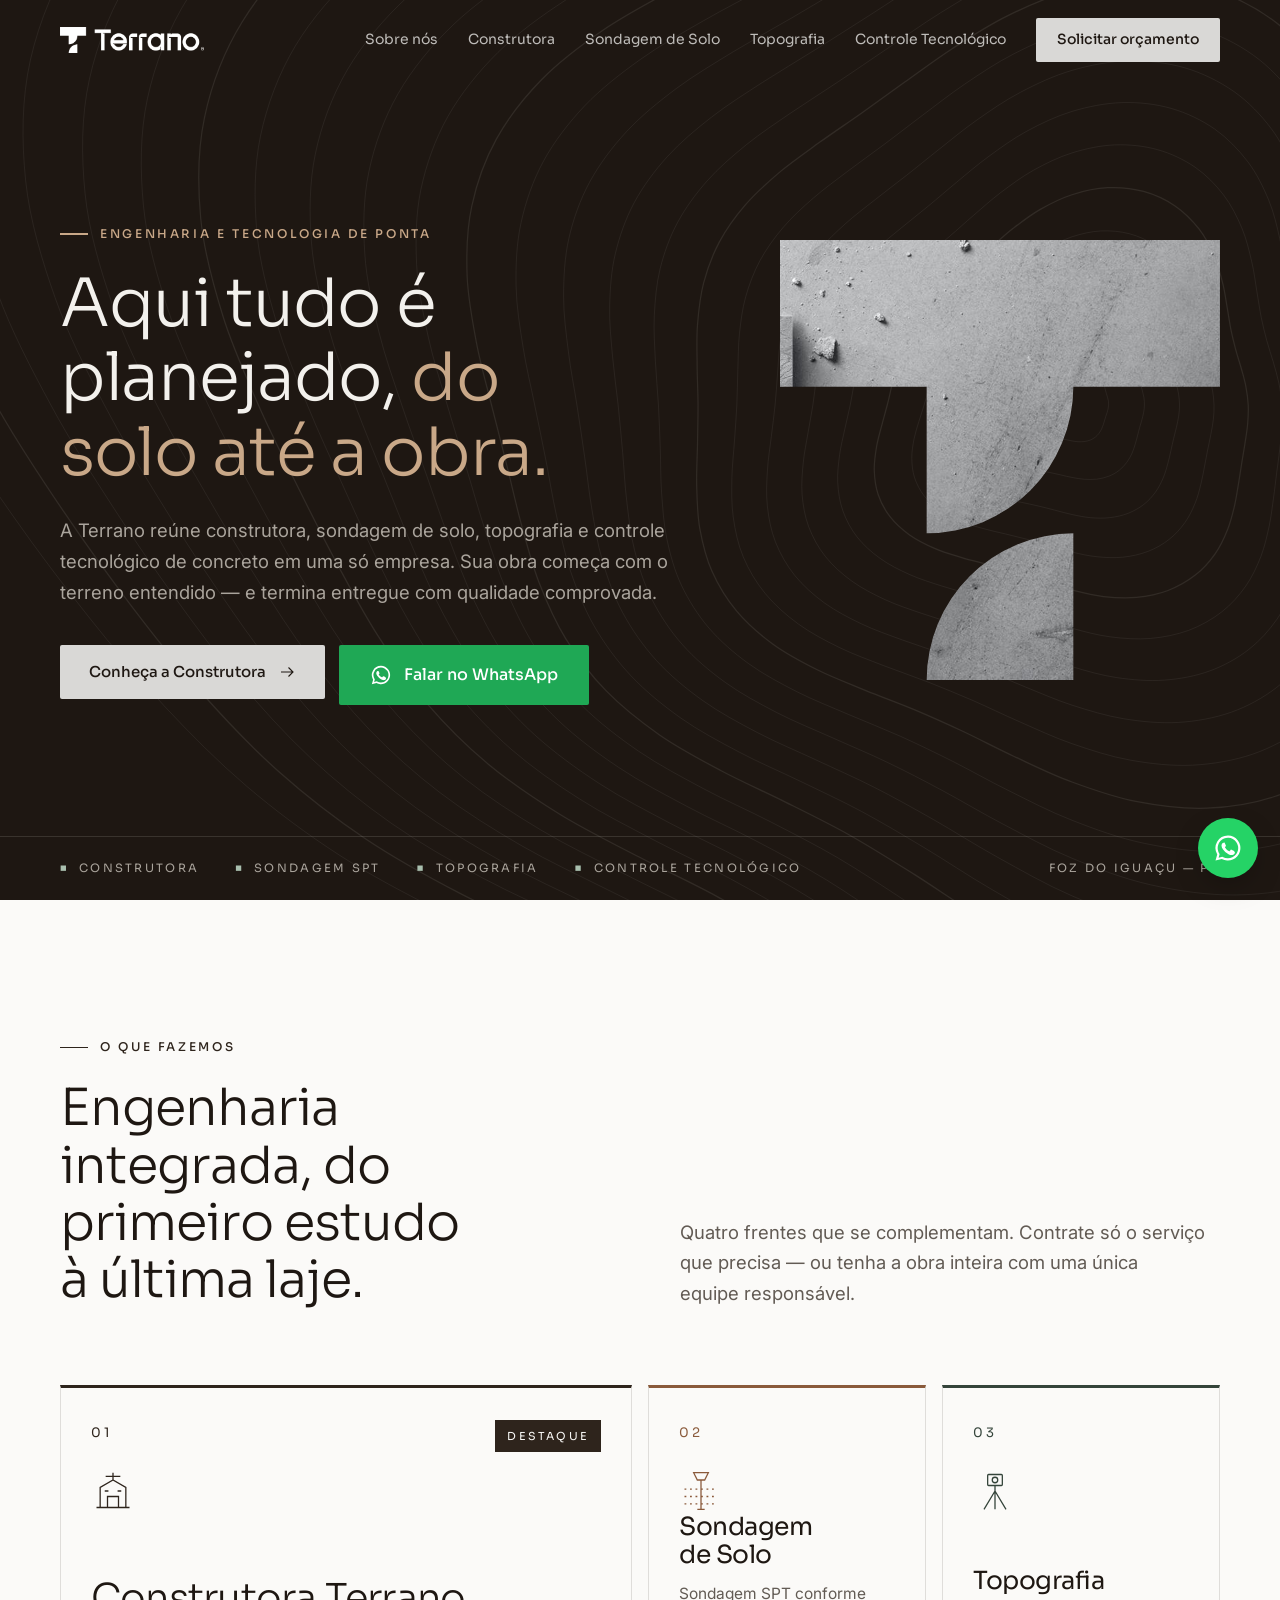
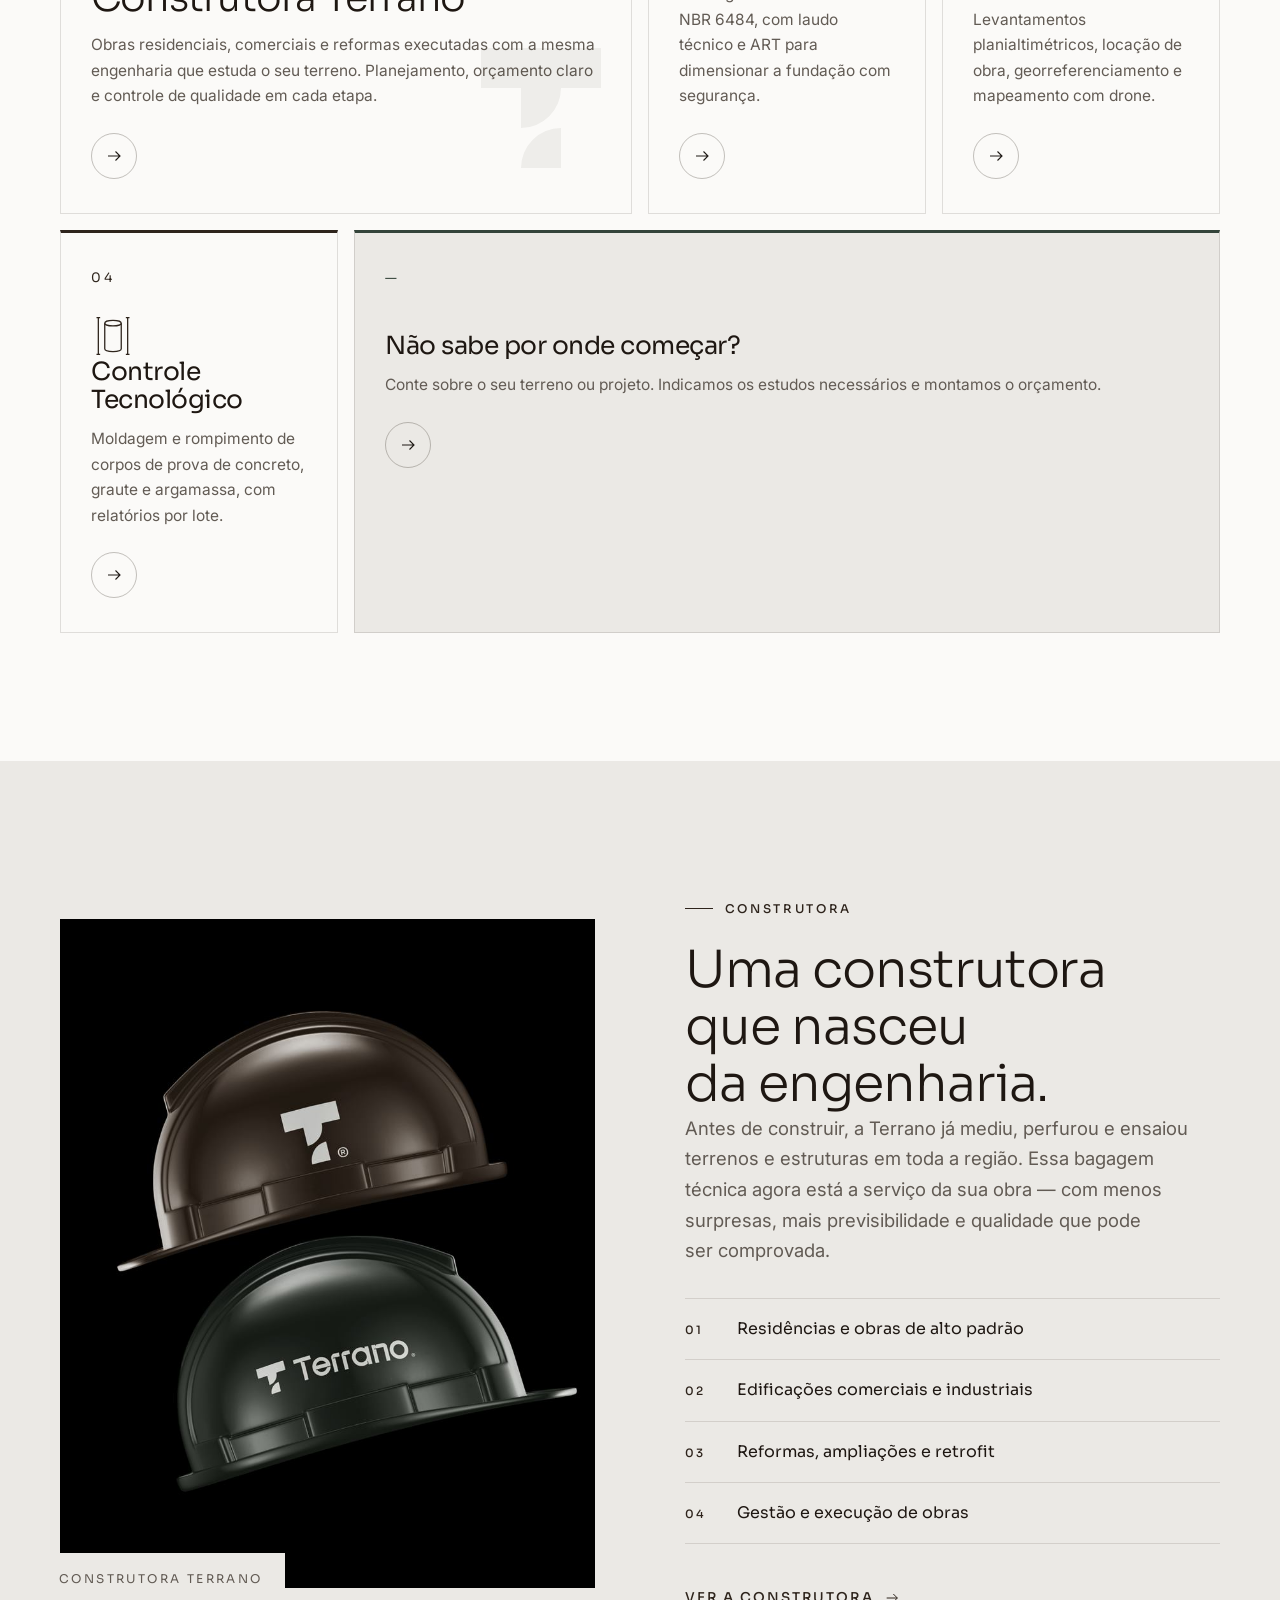
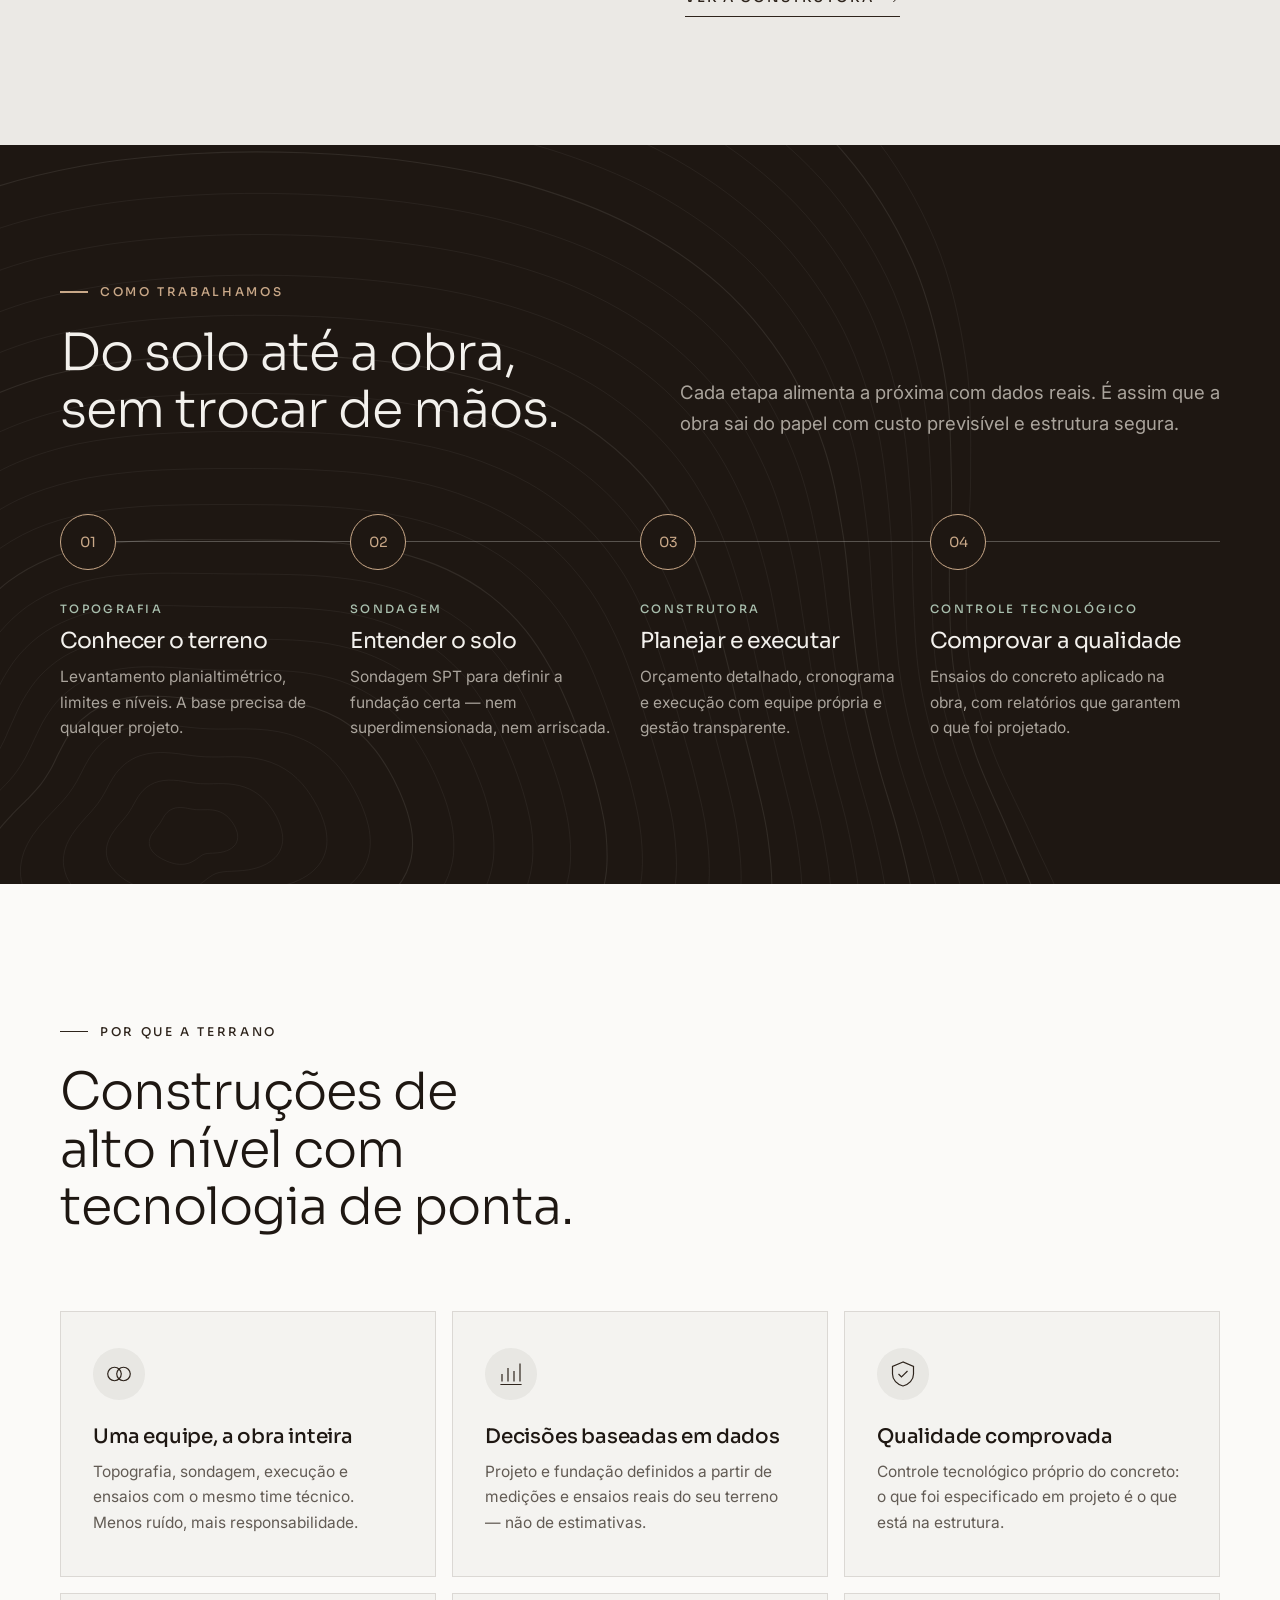
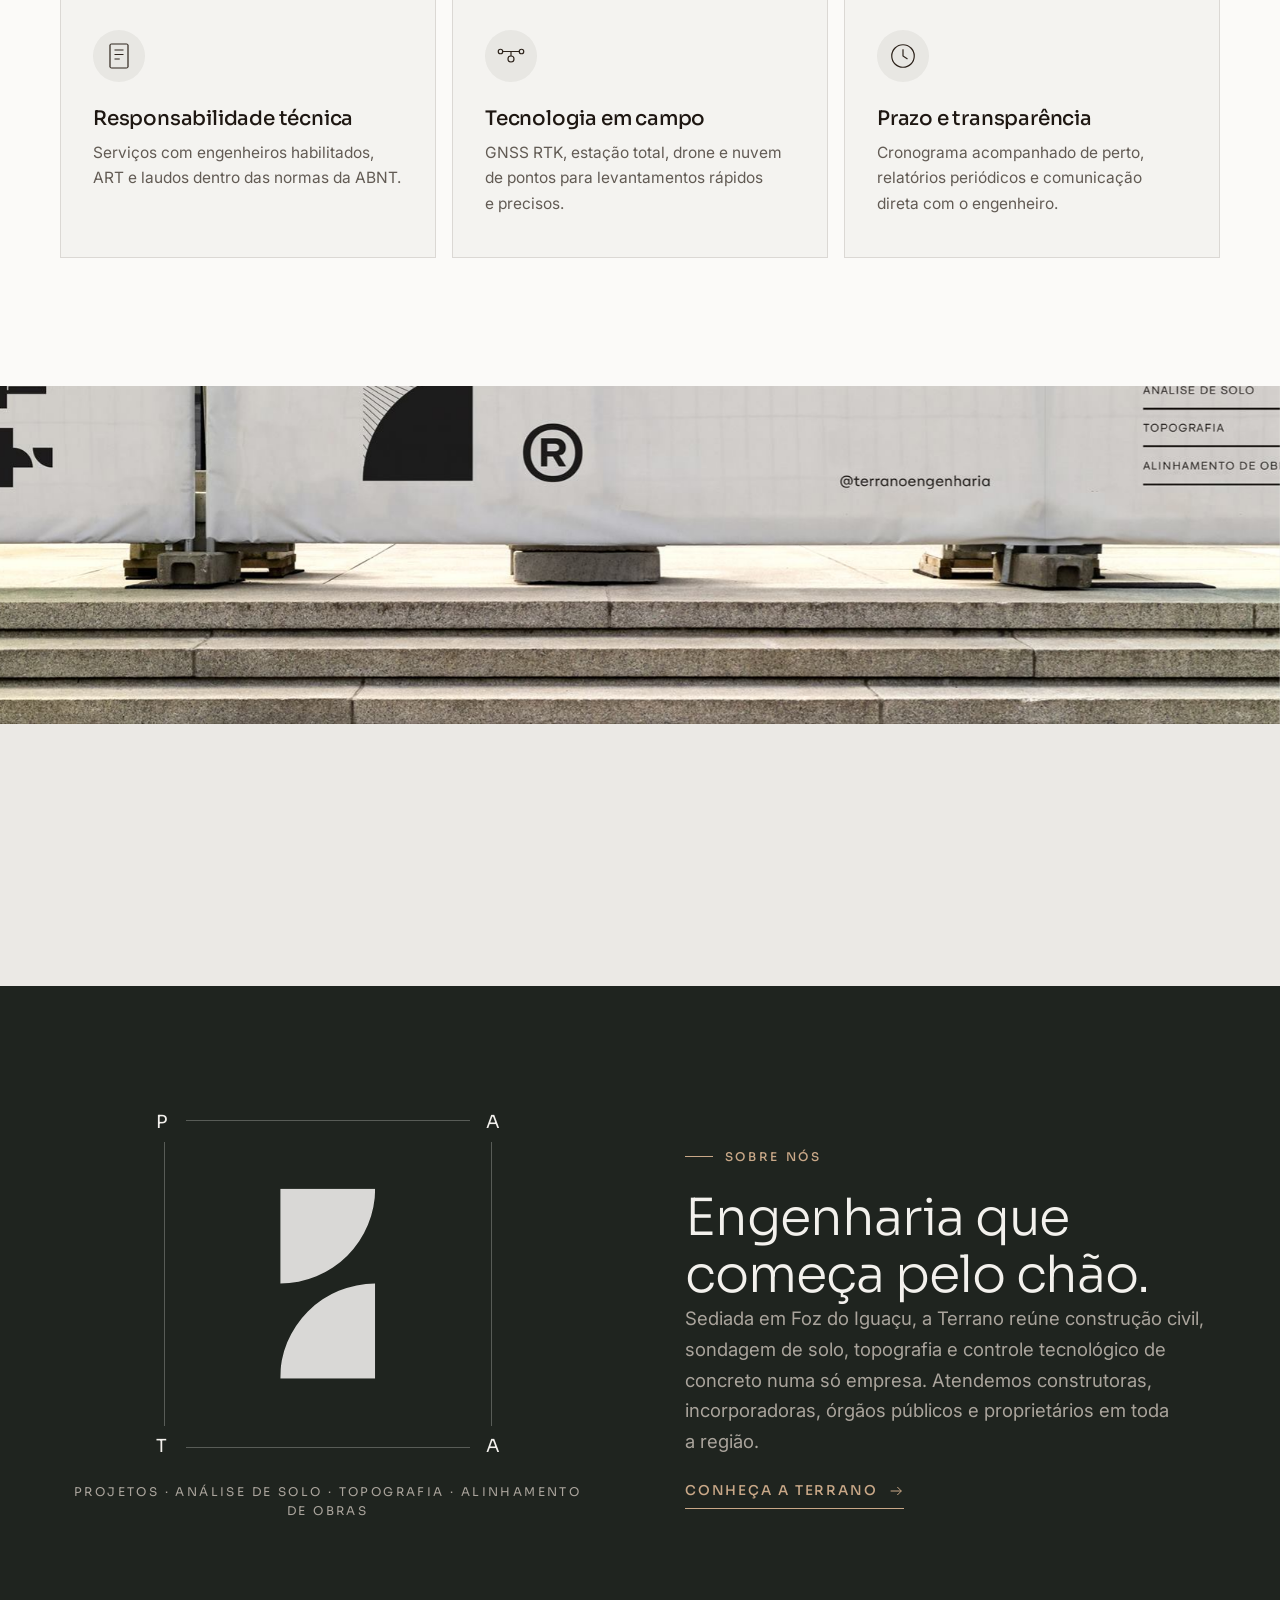
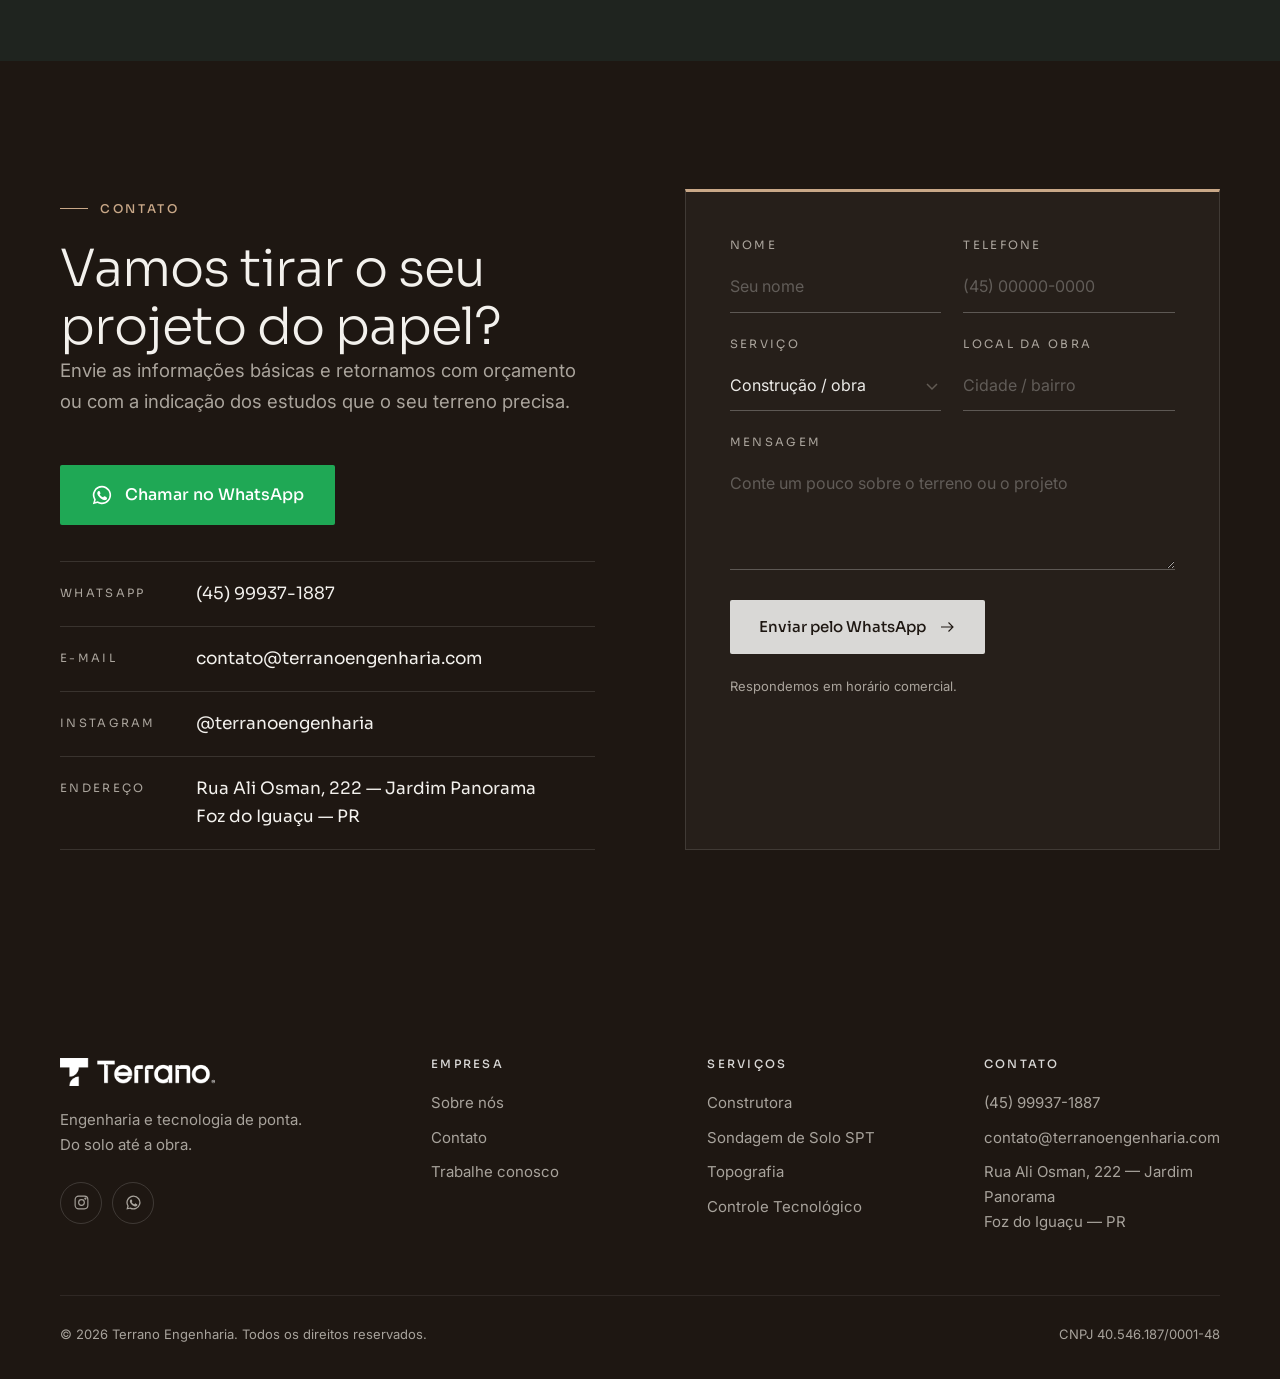
==== index.html @ fc6c8dc5 "Site Terrano Engenharia - primeira publicação Co-Authored-By: Claude Opus 5.5 <noreply@anthropic.com" ====
<!doctype html>
<html lang="pt-BR">
<head>
  <meta charset="utf-8">
  <meta name="viewport" content="width=device-width, initial-scale=1">
  <title>Terrano Engenharia | Construtora, Sondagem, Topografia e Controle Tecnológico</title>
  <meta name="description" content="Terrano: construtora e engenharia em Foz do Iguaçu. Do solo até a obra: construção civil, sondagem de solo SPT, topografia e controle tecnológico de concreto numa só empresa.">
  <link rel="canonical" href="https://terranoengenharia.com/">
  <meta property="og:type" content="website">
  <meta property="og:title" content="Terrano Engenharia | Construtora, Sondagem, Topografia e Controle Tecnológico">
  <meta property="og:description" content="Terrano: construtora e engenharia em Foz do Iguaçu. Do solo até a obra: construção civil, sondagem de solo SPT, topografia e controle tecnológico de concreto numa só empresa.">
  <meta property="og:image" content="https://terranoengenharia.com/assets/img/tapume.jpg">
  <meta property="og:locale" content="pt_BR">
  <meta name="theme-color" content="#f4f3f0">
  <link rel="icon" href="assets/img/favicon.svg" type="image/svg+xml">
  <link rel="icon" href="assets/img/simbolo-terrano.png" type="image/png">
  <link rel="apple-touch-icon" href="assets/img/simbolo-terrano.png">
  <link rel="preconnect" href="https://fonts.googleapis.com">
  <link rel="preconnect" href="https://fonts.gstatic.com" crossorigin>
  <link href="https://fonts.googleapis.com/css2?family=Inter:wght@400;500;600&family=Sora:wght@300;400;500;600&display=swap" rel="stylesheet">
  <link rel="stylesheet" href="assets/css/style.css">
  <script type="application/ld+json">
  {
    "@context": "https://schema.org",
    "@type": "GeneralContractor",
    "name": "Terrano Engenharia",
    "url": "https://terranoengenharia.com/",
    "logo": "https://terranoengenharia.com/assets/img/simbolo-terrano.png",
    "image": "https://terranoengenharia.com/assets/img/tapume.jpg",
    "telephone": "+55-45-99937-1887",
    "email": "contato@terranoengenharia.com",
    "taxID": "40.546.187/0001-48",
    "address": { "@type": "PostalAddress", "streetAddress": "Rua Ali Osman, 222 - Jardim Panorama", "addressLocality": "Foz do Iguaçu", "addressRegion": "PR", "addressCountry": "BR" },
    "areaServed": ["Foz do Iguaçu", "Oeste do Paraná"],
    "sameAs": ["https://www.instagram.com/terranoengenharia"]
  }
  </script>
</head>
<body>

<!-- Máscaras do símbolo T (usadas em todo o site) -->
<svg width="0" height="0" style="position:absolute" aria-hidden="true">
  <defs>
    <clipPath id="clip-t" clipPathUnits="objectBoundingBox">
      <path transform="scale(0.3333333)" d="M0 0H3V1H2A1 1 0 0 1 1 2V1H0Z M2 2V3H1A1 1 0 0 1 2 2Z"/>
    </clipPath>
    <clipPath id="clip-halves" clipPathUnits="objectBoundingBox">
      <path transform="scale(1 0.5) translate(-1 -1)" d="M1 1H2A1 1 0 0 1 1 2Z M2 2V3H1A1 1 0 0 1 2 2Z"/>
    </clipPath>
    <symbol id="t-symbol" viewBox="0 0 3 3"><path fill="currentColor" d="M0 0H3V1H2A1 1 0 0 1 1 2V1H0Z M2 2V3H1A1 1 0 0 1 2 2Z"/></symbol>
    <symbol id="arrow" viewBox="0 0 24 24"><path fill="none" stroke="currentColor" stroke-width="1.5" d="M4 12h16m-6-6 6 6-6 6"/></symbol>
    <symbol id="camera" viewBox="0 0 48 48"><g fill="none" stroke="currentColor" stroke-width="1.5"><path d="M6 15h8l3-5h14l3 5h8v23H6z"/><circle cx="24" cy="26" r="7"/></g></symbol>
    <symbol id="wa" viewBox="0 0 24 24"><path fill="currentColor" d="M12 2a10 10 0 0 0-8.6 15.1L2 22l5-1.3A10 10 0 1 0 12 2Zm0 18.2a8.2 8.2 0 0 1-4.2-1.1l-.3-.2-3 .8.8-2.9-.2-.3A8.2 8.2 0 1 1 12 20.2Zm4.5-6.1c-.2-.1-1.5-.7-1.7-.8-.2-.1-.4-.1-.6.1l-.8 1c-.1.2-.3.2-.5.1a6.7 6.7 0 0 1-3.3-2.9c-.2-.4.2-.4.7-1.3.1-.2 0-.3 0-.4l-.8-1.8c-.2-.5-.4-.4-.6-.4h-.5a1 1 0 0 0-.7.3 3 3 0 0 0-.9 2.2 5.2 5.2 0 0 0 1.1 2.7 11.8 11.8 0 0 0 4.5 4c1.7.7 2.3.8 3.2.6.5-.1 1.5-.6 1.7-1.2.2-.6.2-1.1.2-1.2-.1-.1-.3-.2-.5-.3Z"/></symbol>
  </defs>
</svg>

<!-- ============ HEADER ============ -->
<header class="header">
  <div class="container">
    <a class="logo" href="index.html" aria-label="Terrano — página inicial"><img class="logo--dark" src="assets/img/logo-terrano-escuro.png" alt="Terrano" width="143" height="26"><img class="logo--light" src="assets/img/logo-terrano.png" alt="" width="143" height="26"></a>
    <nav class="nav" aria-label="Principal">
      <a href="sobre.html">Sobre nós</a>
      <a href="construtora.html">Construtora</a>
      <a href="sondagem-de-solo.html">Sondagem de Solo</a>
      <a href="topografia.html">Topografia</a>
      <a href="controle-tecnologico.html">Controle Tecnológico</a>
      <a class="btn btn--primary" href="#contato">Solicitar orçamento</a>
    </nav>
    <button class="menu-toggle" aria-label="Abrir menu" aria-expanded="false"><span></span><span></span><span></span></button>
  </div>
</header>

<main>
<!-- ============ HERO ============ -->
<section class="hero dark">
  <div class="contours" data-seed="11" data-x="0.8" data-y="0.45"></div>
  <div class="container hero-grid">
    <div>
      <span class="eyebrow reveal">Engenharia e tecnologia de ponta</span>
      <h1 class="h-xl reveal" data-delay="1">Aqui tudo é planejado, <em>do solo até&nbsp;a&nbsp;obra.</em></h1>
      <p class="lead reveal" data-delay="2">A Terrano reúne construtora, sondagem de solo, topografia e controle tecnológico de concreto em uma só empresa. Sua obra começa com o terreno entendido — e termina entregue com qualidade comprovada.</p>
      <div class="btn-row reveal" data-delay="3">
        <a class="btn btn--primary" href="construtora.html">Conheça a Construtora <svg><use href="#arrow"/></svg></a>
        <a class="btn btn--wa" data-wa="Olá! Vim pelo site da Terrano e gostaria de um orçamento." href="#contato"><svg><use href="#wa"/></svg>Falar no WhatsApp</a>
      </div>
    </div>
    <div class="hero-visual">
      <div class="t-mask t-mask--textured" role="img" aria-label="Símbolo Terrano"></div>
    </div>
  </div>
  <div class="hero-meta">
    <div class="container">
      <ul><li>Construtora</li><li>Sondagem SPT</li><li>Topografia</li><li>Controle tecnológico</li></ul>
      <span>Foz do Iguaçu — PR</span>
    </div>
  </div>
</section>

<!-- ============ SERVIÇOS ============ -->
<section class="section bg-surface" id="servicos">
  <div class="container">
    <div class="section-head">
      <div>
        <span class="eyebrow reveal">O que fazemos</span>
        <h2 class="h-lg reveal" data-delay="1">Engenharia integrada, do primeiro estudo à última laje.</h2>
      </div>
      <p class="lead reveal" data-delay="2">Quatro frentes que se complementam. Contrate só o serviço que precisa — ou tenha a obra inteira com uma única equipe responsável.</p>
    </div>

    <div class="services-grid">
      <a class="service-card service-card--feature c-brown reveal" href="construtora.html">
        <svg class="bg-t"><use href="#t-symbol"/></svg>
        <span class="num">01</span>
        <span class="tag">Destaque</span>
        <svg class="icon" viewBox="0 0 48 48" fill="none" stroke="currentColor" stroke-width="1.4"><path d="M6 42h36M10 42V20l14-8 14 8v22M18 42V30h12v12M24 4v8M16 8h16"/><path d="M15 24h4M29 24h4"/></svg>
        <h3>Construtora Terrano</h3>
        <p>Obras residenciais, comerciais e reformas executadas com a mesma engenharia que estuda o seu terreno. Planejamento, orçamento claro e controle de qualidade em cada etapa.</p>
        <span class="go"><svg><use href="#arrow"/></svg></span>
      </a>
      <a class="service-card c-earth reveal" data-delay="1" href="sondagem-de-solo.html">
        <span class="num">02</span>
        <svg class="icon" viewBox="0 0 48 48" fill="none" stroke="currentColor" stroke-width="1.4"><path d="M16 4h16l-4 8h-8z"/><path d="M24 12v32M20 44h8"/><path d="M6 22h36M6 30h36M6 38h36" stroke-dasharray="2 4"/></svg>
        <h3>Sondagem de Solo</h3>
        <p>Sondagem SPT conforme NBR 6484, com laudo técnico e ART para dimensionar a fundação com segurança.</p>
        <span class="go"><svg><use href="#arrow"/></svg></span>
      </a>
      <a class="service-card c-green reveal" data-delay="2" href="topografia.html">
        <span class="num">03</span>
        <svg class="icon" viewBox="0 0 48 48" fill="none" stroke="currentColor" stroke-width="1.4"><rect x="16" y="6" width="16" height="12" rx="1"/><circle cx="24" cy="12" r="3"/><path d="M24 18v6M24 24 12 44M24 24l12 20M24 24v20"/></svg>
        <h3>Topografia</h3>
        <p>Levantamentos planialtimétricos, locação de obra, georreferenciamento e mapeamento com drone.</p>
        <span class="go"><svg><use href="#arrow"/></svg></span>
      </a>
      <a class="service-card c-brown reveal" data-delay="1" href="controle-tecnologico.html">
        <span class="num">04</span>
        <svg class="icon" viewBox="0 0 48 48" fill="none" stroke="currentColor" stroke-width="1.4"><ellipse cx="24" cy="10" rx="9" ry="3"/><path d="M15 10v28c0 1.7 4 3 9 3s9-1.3 9-3V10"/><path d="M8 4v40M40 4v40M6 4h4M38 4h4M6 44h4M38 44h4"/></svg>
        <h3>Controle Tecnológico</h3>
        <p>Moldagem e rompimento de corpos de prova de concreto, graute e argamassa, com relatórios por lote.</p>
        <span class="go"><svg><use href="#arrow"/></svg></span>
      </a>
      <a class="service-card service-card--cta reveal" data-delay="2" href="#contato">
        <span class="num" style="color:var(--green)">—</span>
        <h3>Não sabe por onde começar?</h3>
        <p>Conte sobre o seu terreno ou projeto. Indicamos os estudos necessários e montamos o orçamento.</p>
        <span class="go"><svg><use href="#arrow"/></svg></span>
      </a>
    </div>
  </div>
</section>

<!-- ============ CONSTRUTORA ============ -->
<section class="section bg-panel" id="construtora">
  <div class="container split">
    <div class="split-media reveal">
      <img src="assets/img/capacetes.jpg" alt="Capacetes da Construtora Terrano" loading="lazy" width="1400" height="1050">
      <span class="caption">Construtora Terrano</span>
    </div>
    <div>
      <span class="eyebrow reveal">Construtora</span>
      <h2 class="h-lg reveal" data-delay="1">Uma construtora que nasceu da engenharia.</h2>
      <p class="lead reveal" data-delay="2">Antes de construir, a Terrano já mediu, perfurou e ensaiou terrenos e estruturas em toda a região. Essa bagagem técnica agora está a serviço da sua obra — com menos surpresas, mais previsibilidade e qualidade que pode ser comprovada.</p>
      <ul class="ruled-list reveal" data-delay="2">
        <li><small>01</small>Residências e obras de alto padrão</li>
        <li><small>02</small>Edificações comerciais e industriais</li>
        <li><small>03</small>Reformas, ampliações e retrofit</li>
        <li><small>04</small>Gestão e execução de obras</li>
      </ul>
      <a class="link-arrow reveal" data-delay="3" href="construtora.html">Ver a Construtora <svg><use href="#arrow"/></svg></a>
    </div>
  </div>
</section>

<!-- ============ PROCESSO ============ -->
<section class="section dark">
  <div class="contours" data-seed="3" data-x="0.15" data-y="0.9"></div>
  <div class="container" style="position:relative">
    <div class="section-head">
      <div>
        <span class="eyebrow reveal">Como trabalhamos</span>
        <h2 class="h-lg reveal" data-delay="1">Do solo até a obra, sem trocar de mãos.</h2>
      </div>
      <p class="lead reveal" data-delay="2">Cada etapa alimenta a próxima com dados reais. É assim que a obra sai do papel com custo previsível e estrutura segura.</p>
    </div>
    <div class="process">
      <div class="step reveal"><div class="dot">01</div><span class="kicker">Topografia</span><h3>Conhecer o terreno</h3><p>Levantamento planialtimétrico, limites e níveis. A base precisa de qualquer projeto.</p></div>
      <div class="step reveal" data-delay="1"><div class="dot">02</div><span class="kicker">Sondagem</span><h3>Entender o solo</h3><p>Sondagem SPT para definir a fundação certa — nem superdimensionada, nem arriscada.</p></div>
      <div class="step reveal" data-delay="2"><div class="dot">03</div><span class="kicker">Construtora</span><h3>Planejar e executar</h3><p>Orçamento detalhado, cronograma e execução com equipe própria e gestão transparente.</p></div>
      <div class="step reveal" data-delay="3"><div class="dot">04</div><span class="kicker">Controle tecnológico</span><h3>Comprovar a qualidade</h3><p>Ensaios do concreto aplicado na obra, com relatórios que garantem o que foi projetado.</p></div>
    </div>
  </div>
</section>

<!-- ============ DIFERENCIAIS ============ -->
<section class="section bg-surface">
  <div class="container">
    <div class="section-head">
      <div>
        <span class="eyebrow reveal">Por que a Terrano</span>
        <h2 class="h-lg reveal" data-delay="1">Construções de alto nível com tecnologia de ponta.</h2>
      </div>
    </div>
    <div class="features">
      <div class="feature reveal"><svg class="icon" viewBox="0 0 40 40" fill="none" stroke="currentColor" stroke-width="1.6"><circle cx="14" cy="20" r="9"/><circle cx="26" cy="20" r="9"/></svg><h3>Uma equipe, a obra inteira</h3><p>Topografia, sondagem, execução e ensaios com o mesmo time técnico. Menos ruído, mais responsabilidade.</p></div>
      <div class="feature reveal" data-delay="1"><svg class="icon" viewBox="0 0 40 40" fill="none" stroke="currentColor" stroke-width="1.6"><path d="M4 34h32M8 30V20M16 30V12M24 30V16M32 30V6"/></svg><h3>Decisões baseadas em dados</h3><p>Projeto e fundação definidos a partir de medições e ensaios reais do seu terreno — não de estimativas.</p></div>
      <div class="feature reveal" data-delay="2"><svg class="icon" viewBox="0 0 40 40" fill="none" stroke="currentColor" stroke-width="1.6"><path d="M20 4 6 10v10c0 8 6 14 14 16 8-2 14-8 14-16V10z"/><path d="m14 20 4 4 8-8"/></svg><h3>Qualidade comprovada</h3><p>Controle tecnológico próprio do concreto: o que foi especificado em projeto é o que está na estrutura.</p></div>
      <div class="feature reveal"><svg class="icon" viewBox="0 0 40 40" fill="none" stroke="currentColor" stroke-width="1.6"><rect x="8" y="4" width="24" height="32" rx="1"/><path d="M14 12h12M14 18h12M14 24h7"/></svg><h3>Responsabilidade técnica</h3><p>Serviços com engenheiros habilitados, ART e laudos dentro das normas da ABNT.</p></div>
      <div class="feature reveal" data-delay="1"><svg class="icon" viewBox="0 0 40 40" fill="none" stroke="currentColor" stroke-width="1.6"><path d="M8 14h24M20 14v6"/><circle cx="20" cy="24" r="4"/><circle cx="6" cy="14" r="3"/><circle cx="34" cy="14" r="3"/></svg><h3>Tecnologia em campo</h3><p>GNSS RTK, estação total, drone e nuvem de pontos para levantamentos rápidos e precisos.</p></div>
      <div class="feature reveal" data-delay="2"><svg class="icon" viewBox="0 0 40 40" fill="none" stroke="currentColor" stroke-width="1.6"><circle cx="20" cy="20" r="15"/><path d="M20 11v9l6 4"/></svg><h3>Prazo e transparência</h3><p>Cronograma acompanhado de perto, relatórios periódicos e comunicação direta com o engenheiro.</p></div>
    </div>
  </div>
</section>


<!-- ============ BANDA ============ -->
<section class="band" aria-label="Terrano em obra">
  <img src="assets/img/tapume.jpg" alt="Tapume de obra com a identidade da Terrano" loading="lazy">
</section>

<!-- ============ SOBRE (resumo) ============ -->
<section class="section dark--green" id="sobre">
  <div class="container split">
    <div class="reveal">
      <div class="seal">
        <div class="frame"><span>P</span><span>A</span><span>T</span><span>A</span><i></i><i></i><i></i><i></i></div>
        <div class="t-halves"></div>
      </div>
      <p class="seal-legend">Projetos · Análise de solo · Topografia · Alinhamento de obras</p>
    </div>
    <div>
      <span class="eyebrow reveal">Sobre nós</span>
      <h2 class="h-lg reveal" data-delay="1">Engenharia que começa pelo chão.</h2>
      <p class="lead reveal" data-delay="2">Sediada em Foz do Iguaçu, a Terrano reúne construção civil, sondagem de solo, topografia e controle tecnológico de concreto numa só empresa. Atendemos construtoras, incorporadoras, órgãos públicos e proprietários em toda a região.</p>
      <a class="link-arrow reveal" data-delay="3" href="sobre.html">Conheça a Terrano <svg><use href="#arrow"/></svg></a>
    </div>
  </div>
</section>


<!-- ============ CONTATO ============ -->
<section class="section dark" id="contato">
  <div class="container contact-grid">
    <div>
      <span class="eyebrow reveal">Contato</span>
      <h2 class="h-lg reveal" data-delay="1">Vamos tirar o seu projeto do papel?</h2>
      <p class="lead reveal" data-delay="2">Envie as informações básicas e retornamos com orçamento ou com a indicação dos estudos que o seu terreno precisa.</p>
      <a class="btn btn--wa contact-wa reveal" data-delay="2" data-wa="Olá! Vim pelo site da Terrano e gostaria de mais informações." href="#"><svg><use href="#wa"/></svg>Chamar no WhatsApp</a>
      <ul class="contact-info reveal" data-delay="3">
        <li><small>WhatsApp</small><a data-wa href="#">(45) 99937-1887</a></li>
        <li><small>E-mail</small><a href="mailto:contato@terranoengenharia.com">contato@terranoengenharia.com</a></li>
        <li><small>Instagram</small><a href="https://www.instagram.com/terranoengenharia" target="_blank" rel="noopener">@terranoengenharia</a></li>
        <li><small>Endereço</small><span>Rua Ali Osman, 222 — Jardim Panorama<br>Foz do Iguaçu — PR</span></li>
      </ul>
    </div>
    <form class="form reveal" id="form-contato" data-delay="2">
      <div class="row">
        <div class="field"><label for="nome">Nome</label><input id="nome" name="nome" required placeholder="Seu nome"></div>
        <div class="field"><label for="telefone">Telefone</label><input id="telefone" name="telefone" type="tel" placeholder="(45) 00000-0000"></div>
      </div>
      <div class="row">
        <div class="field">
          <label for="servico">Serviço</label>
          <select id="servico" name="servico" required>
            <option value="Construção / obra">Construção / obra</option>
            <option value="Sondagem de solo (SPT)">Sondagem de solo (SPT)</option>
            <option value="Topografia">Topografia</option>
            <option value="Controle tecnológico de concreto">Controle tecnológico de concreto</option>
            <option value="Ainda não sei">Ainda não sei</option>
          </select>
        </div>
        <div class="field"><label for="cidade">Local da obra</label><input id="cidade" name="cidade" placeholder="Cidade / bairro"></div>
      </div>
      <div class="field"><label for="mensagem">Mensagem</label><textarea id="mensagem" name="mensagem" placeholder="Conte um pouco sobre o terreno ou o projeto"></textarea></div>
      <div class="btn-row" style="align-items:center; gap:22px">
        <button class="btn btn--primary" type="submit">Enviar pelo WhatsApp <svg><use href="#arrow"/></svg></button>
        <p class="form-note">Respondemos em horário comercial.</p>
      </div>
    </form>
  </div>
</section>

</main>

<!-- ============ FOOTER ============ -->
<footer class="footer">
  <div class="container">
    <div class="footer-grid">
      <div>
        <a class="logo" href="index.html"><img src="assets/img/logo-terrano.png" alt="Terrano" width="154" height="28"></a>
        <p>Engenharia e tecnologia de ponta.<br>Do solo até a obra.</p>
        <div class="socials">
          <a href="https://www.instagram.com/terranoengenharia" target="_blank" rel="noopener" aria-label="Instagram"><svg viewBox="0 0 24 24" fill="none" stroke="currentColor" stroke-width="1.6"><rect x="3" y="3" width="18" height="18" rx="5"/><circle cx="12" cy="12" r="4"/><circle cx="17.5" cy="6.5" r=".8" fill="currentColor"/></svg></a>
          <a data-wa href="#" aria-label="WhatsApp"><svg><use href="#wa"/></svg></a>
        </div>
      </div>
      <div>
        <h4>Empresa</h4>
        <ul>
          <li><a href="sobre.html">Sobre nós</a></li>
          <li><a href="#contato">Contato</a></li>
          <li><a href="#contato">Trabalhe conosco</a></li>
        </ul>
      </div>
      <div>
        <h4>Serviços</h4>
        <ul>
          <li><a href="construtora.html">Construtora</a></li>
          <li><a href="sondagem-de-solo.html">Sondagem de Solo SPT</a></li>
          <li><a href="topografia.html">Topografia</a></li>
          <li><a href="controle-tecnologico.html">Controle Tecnológico</a></li>
        </ul>
      </div>
      <div>
        <h4>Contato</h4>
        <ul>
          <li><a data-wa href="#">(45) 99937-1887</a></li>
          <li><a href="mailto:contato@terranoengenharia.com">contato@terranoengenharia.com</a></li>
          <li>Rua Ali Osman, 222 — Jardim Panorama<br>Foz do Iguaçu — PR</li>
        </ul>
      </div>
    </div>
    <div class="footer-bottom">
      <span>© <span data-year>2026</span> Terrano Engenharia. Todos os direitos reservados.</span>
      <span>CNPJ 40.546.187/0001-48</span>
    </div>
  </div>
</footer>

<a class="wa-float" data-wa="Olá! Vim pelo site da Terrano e gostaria de mais informações." href="#" aria-label="Falar no WhatsApp"><svg><use href="#wa"/></svg></a>

<script src="assets/js/main.js"></script>
</body>
</html>
---- assets/css/style.css ----
/* =========================================================
   TERRANO — Engenharia & Construtora
   Tema claro (gelo/branco) com detalhes em marrom e verde
   ========================================================= */

:root {
  /* Marca */
  --brown-950: #16110d;
  --brown-900: #1e1712;
  --brown: #2e241c;        /* marrom principal da marca */
  --brown-600: #4a3b30;
  --green-deep: #1f241f;   /* verde-escuro da marca */
  --green: #34443a;        /* verde para detalhes */
  --earth: #8a5a3b;        /* tom de solo */
  --stone: #d9d8d6;        /* cinza claro da marca */

  /* Fundos claros */
  --bg: #f4f3f0;           /* gelo */
  --surface: #fbfaf8;      /* branco quente */
  --panel: #ebe9e5;        /* cinza-gelo */

  --text: #1e1915;
  --muted: #625b54;
  --line: rgba(46, 36, 28, .13);
  --line-strong: rgba(46, 36, 28, .28);

  /* Cor de destaque da página (trocada por página) */
  --accent: var(--brown);
  --accent-soft: rgba(46, 36, 28, .06);

  --font-display: "Sora", system-ui, sans-serif;
  --font-body: "Inter", system-ui, sans-serif;

  --container: 1240px;
  --gutter: clamp(16px, 4vw, 40px);
  --radius: 2px;
  --ease: cubic-bezier(.2, .7, .1, 1);
  --header-h: 80px;
}
:root { --heading: var(--brown-900); --accent-on-dark: #c9a888; }
body.accent-green { --accent: var(--green); --accent-soft: rgba(52, 68, 58, .08); --accent-on-dark: #a9bfae; }
body.accent-earth { --accent: var(--earth); --accent-soft: rgba(138, 90, 59, .08); --accent-on-dark: #d4a47f; }

/* ---------- Seções escuras (intercaladas com as claras) ---------- */
.dark, .dark--green {
  --bg: var(--brown-900);
  --surface: rgba(255, 255, 255, .035);
  --panel: rgba(255, 255, 255, .05);
  --text: #ecebe8;
  --heading: #f3f1ed;
  --muted: #aaa49c;
  --line: rgba(236, 235, 232, .13);
  --line-strong: rgba(236, 235, 232, .28);
  --accent: var(--accent-on-dark);
  --accent-soft: rgba(236, 235, 232, .07);
  --green: #a9bfae;
  --earth: #d4a47f;
  background: var(--bg); color: var(--text);
}
.dark--green { --bg: var(--green-deep); }
.dark .btn--primary, .dark--green .btn--primary { background: var(--stone); color: var(--brown-900); }
.dark .btn--primary:hover, .dark--green .btn--primary:hover { background: #fff; }
.dark .btn--accent, .dark--green .btn--accent { background: var(--stone); color: var(--brown-900); }
.dark .seal .t-halves, .dark--green .seal .t-halves { background: var(--stone); }
.dark .field input::placeholder, .dark .field textarea::placeholder, .dark--green .field input::placeholder { color: rgba(236,235,232,.3); }
.dark .field select option { color: #1e1915; }

*, *::before, *::after { box-sizing: border-box; }
html { scroll-behavior: smooth; -webkit-text-size-adjust: 100%; scroll-padding-top: 90px; }
body {
  margin: 0;
  font-family: var(--font-body);
  font-size: 17px;
  line-height: 1.65;
  color: var(--text);
  background: var(--bg);
  -webkit-font-smoothing: antialiased;
  overflow-x: hidden;
}
img, svg { display: block; max-width: 100%; }
a { color: inherit; text-decoration: none; }
button { font: inherit; cursor: pointer; }
h1, h2, h3, h4 {
  font-family: var(--font-display);
  font-weight: 400;
  line-height: 1.12;
  letter-spacing: -0.02em;
  margin: 0;
  color: var(--heading);
  text-wrap: balance;
}
p { margin: 0 0 1em; text-wrap: pretty; }
::selection { background: var(--brown); color: var(--stone); }

.container { width: 100%; max-width: var(--container); margin: 0 auto; padding: 0 var(--gutter); }

/* ---------- Tipografia ---------- */
.eyebrow {
  display: inline-flex; align-items: center; gap: 12px;
  font-family: var(--font-display);
  font-size: 12px; font-weight: 500;
  letter-spacing: .22em; text-transform: uppercase;
  color: var(--accent);
  margin-bottom: 22px;
}
.eyebrow::before { content: ""; width: 28px; height: 1.5px; background: currentColor; }

.h-xl { font-size: clamp(38px, 5.2vw, 76px); font-weight: 300; }
.h-lg { font-size: clamp(30px, 4vw, 54px); font-weight: 300; }
.h-md { font-size: clamp(26px, 3vw, 38px); font-weight: 300; }
.accent-text { color: var(--accent); }
.lead { font-size: clamp(17px, 1.45vw, 19.5px); color: var(--muted); max-width: 58ch; }
strong { font-weight: 600; }

/* ---------- Botões ---------- */
.btn {
  display: inline-flex; align-items: center; justify-content: center; gap: 12px;
  height: 54px; padding: 0 28px;
  font-family: var(--font-display); font-size: 15px; font-weight: 500;
  border: 1px solid transparent; border-radius: var(--radius);
  transition: background .3s var(--ease), color .3s var(--ease), border-color .3s var(--ease), transform .3s var(--ease);
  white-space: nowrap;
}
.btn svg { width: 18px; height: 18px; transition: transform .3s var(--ease); }
.btn:hover svg { transform: translateX(4px); }
.btn--primary { background: var(--brown); color: var(--surface); }
.btn--primary:hover { background: var(--brown-950); }
.btn--accent { background: var(--accent); color: var(--surface); }
.btn--accent:hover { filter: brightness(.85); }
.btn--ghost { border-color: var(--line-strong); color: var(--text); background: transparent; }
.btn--ghost:hover { border-color: var(--brown); }
.btn--light { background: var(--surface); color: var(--brown-900); }
.btn--light:hover { background: #fff; }
.btn--ghost-light { border-color: rgba(251,250,248,.4); color: var(--surface); }
.btn--ghost-light:hover { border-color: var(--surface); }
.btn--wa { background: #1fa855; color: #fff; height: 60px; padding: 0 30px; font-size: 16px; }
.btn--wa:hover { background: #178a45; }
.btn--wa svg { width: 22px; height: 22px; }
.btn--wa:hover svg { transform: none; }
.btn-row { display: flex; flex-wrap: wrap; gap: 14px; }

.link-arrow {
  display: inline-flex; align-items: center; gap: 10px;
  font-family: var(--font-display); font-size: 13.5px; font-weight: 500;
  letter-spacing: .14em; text-transform: uppercase; color: var(--accent);
  border-bottom: 1.5px solid currentColor; padding-bottom: 6px;
}
.link-arrow svg { width: 16px; height: 16px; transition: transform .3s var(--ease); }
.link-arrow:hover svg { transform: translateX(4px); }

/* ---------- Header (sempre claro) ---------- */
.header {
  position: fixed; inset: 0 0 auto 0; z-index: 50;
  height: var(--header-h);
  display: flex; align-items: center;
  background: rgba(244, 243, 240, .82);
  backdrop-filter: blur(14px); -webkit-backdrop-filter: blur(14px);
  border-bottom: 1px solid transparent;
  transition: height .35s var(--ease), border-color .35s, background .35s;
}
.header.is-scrolled { height: 68px; border-bottom-color: var(--line); background: rgba(251, 250, 248, .94); }
.header .container { display: flex; align-items: center; justify-content: space-between; gap: 24px; }
.logo img { height: 26px; width: auto; }
.nav { display: flex; align-items: center; gap: 30px; }
.nav a:not(.btn) {
  font-family: var(--font-display); font-size: 14px;
  color: var(--muted); white-space: nowrap;
  position: relative; padding: 6px 0; transition: color .25s;
}
.nav a:not(.btn)::after {
  content: ""; position: absolute; left: 0; right: 100%; bottom: 0; height: 1.5px;
  background: var(--brown); transition: right .35s var(--ease);
}
.nav a:not(.btn):hover, .nav a[aria-current="page"] { color: var(--brown-900); }
.nav a:not(.btn):hover::after, .nav a[aria-current="page"]::after { right: 0; }
.nav .btn { height: 44px; padding: 0 20px; font-size: 14px; }

.menu-toggle { display: none; background: none; border: 0; color: var(--brown); width: 44px; height: 44px; padding: 10px; margin-right: -10px; }
.menu-toggle span { display: block; height: 1.5px; background: currentColor; margin: 6px 0; transition: transform .3s var(--ease), opacity .3s; }
.menu-open .menu-toggle span:nth-child(1) { transform: translateY(7.5px) rotate(45deg); }
.menu-open .menu-toggle span:nth-child(2) { opacity: 0; }
.menu-open .menu-toggle span:nth-child(3) { transform: translateY(-7.5px) rotate(-45deg); }

@media (max-width: 1140px) {
  .menu-toggle { display: block; }
  .nav {
    position: fixed; inset: 0; z-index: -1; height: 100vh;
    flex-direction: column; align-items: flex-start; justify-content: center;
    gap: 6px; padding: 100px var(--gutter) 40px;
    background: var(--bg);
    opacity: 0; visibility: hidden; transition: opacity .35s var(--ease), visibility .35s;
  }
  .nav a:not(.btn) { font-size: 28px; font-weight: 300; padding: 8px 0; color: var(--brown-900); }
  .nav .btn { margin-top: 24px; height: 54px; }
  .menu-open .nav { opacity: 1; visibility: visible; }
  .menu-open { overflow: hidden; }
}

/* ---------- Seções ---------- */
.section { padding: clamp(80px, 10vw, 140px) 0; position: relative; }
.section--tight { padding: clamp(56px, 7vw, 90px) 0; }
.bg-surface { background: var(--surface); }
.bg-panel { background: var(--panel); }
.section-head { display: grid; grid-template-columns: 1fr 1fr; gap: 30px 80px; align-items: end; margin-bottom: clamp(44px, 6vw, 76px); }
.section-head .lead { margin: 0; }
@media (max-width: 860px) { .section-head { grid-template-columns: 1fr; } }
.contours { position: absolute; inset: 0; pointer-events: none; overflow: hidden; }

/* ---------- Símbolo T ---------- */
.t-mask {
  position: relative; aspect-ratio: 1 / 1;
  clip-path: url(#clip-t);
  background-color: var(--brown);
  background-size: cover; background-position: center;
}
.t-mask--textured {
  background-image: url(../img/t-concreto.jpg);
  background-size: 300% auto; background-position: 100% 30%;
  background-blend-mode: multiply;
}
.t-halves { position: relative; aspect-ratio: 1 / 2; clip-path: url(#clip-halves); background-color: var(--brown); }

/* ---------- Hero home ---------- */
.hero {
  position: relative; min-height: 100svh;
  display: flex; align-items: center;
  padding: calc(var(--header-h) + 40px) 0 100px;
  background: var(--bg); overflow: hidden;
}
.hero-grid { position: relative; display: grid; grid-template-columns: 1.2fr .8fr; gap: 60px; align-items: center; }
.hero h1 { margin-bottom: 26px; }
.hero h1 em { font-style: normal; color: var(--accent); }
.hero .lead { margin-bottom: 38px; }
.hero-visual { position: relative; justify-self: end; width: min(100%, 440px); }
.hero-visual .t-mask { width: 100%; animation: t-in 1.4s var(--ease) both .2s; }
.hero-meta { position: absolute; left: 0; right: 0; bottom: 0; border-top: 1px solid var(--line); }
.hero-meta .container { display: flex; justify-content: space-between; gap: 20px; padding-top: 22px; padding-bottom: 22px; }
.hero-meta ul { display: flex; gap: 36px; list-style: none; margin: 0; padding: 0; }
.hero-meta li, .hero-meta span { font-family: var(--font-display); font-size: 11.5px; letter-spacing: .2em; text-transform: uppercase; color: var(--muted); }
.hero-meta li::before { content: "■"; color: var(--green); font-size: 7px; margin-right: 10px; vertical-align: 2px; }
@keyframes t-in { from { opacity: 0; transform: translateY(30px) scale(.97); } to { opacity: 1; transform: none; } }
@media (max-width: 900px) {
  .hero { min-height: 0; }
  .hero-grid { grid-template-columns: 1fr; }
  .hero-visual { justify-self: start; width: min(46%, 220px); order: -1; }
  .hero-meta { display: none; }
}

/* ---------- Hero páginas internas ---------- */
.page-hero {
  position: relative; overflow: hidden;
  padding: calc(var(--header-h) + clamp(56px, 8vw, 110px)) 0 clamp(64px, 8vw, 110px);
  background: var(--bg);
  border-bottom: 1px solid var(--line);
}
.page-hero::after { /* faixa fina na cor da página */
  content: ""; position: absolute; left: 0; bottom: -1px; height: 4px; width: min(32%, 380px); background: var(--accent);
}
.page-hero-grid { position: relative; display: grid; grid-template-columns: 1.5fr .5fr; gap: 60px; align-items: center; }
.page-hero h1 { margin-bottom: 24px; }
.page-hero .lead { margin-bottom: 34px; }
.page-hero .hero-symbol { width: min(100%, 240px); justify-self: end; color: var(--accent); opacity: .92; }
.breadcrumb { display: flex; gap: 10px; font-size: 13px; color: var(--muted); margin-bottom: 26px; font-family: var(--font-display); }
.breadcrumb a:hover { color: var(--heading); }
@media (max-width: 860px) {
  .page-hero-grid { grid-template-columns: 1fr; }
  .page-hero .hero-symbol { display: none; }
}

/* ---------- Cards de serviços (home) ---------- */
.services-grid { display: grid; grid-template-columns: repeat(4, 1fr); gap: 16px; }
.service-card {
  position: relative; display: flex; flex-direction: column;
  min-height: 400px; padding: 34px 30px;
  background: var(--surface);
  border: 1px solid var(--line);
  border-top: 3px solid var(--c, var(--brown));
  transition: transform .45s var(--ease), box-shadow .45s var(--ease), border-color .45s;
}
.service-card:hover { transform: translateY(-6px); box-shadow: 0 24px 50px -28px rgba(46,36,28,.35); }
.service-card .num { font-family: var(--font-display); font-size: 13px; letter-spacing: .2em; color: var(--c, var(--brown)); }
.service-card .icon { width: 44px; height: 44px; color: var(--c, var(--brown)); margin-top: 26px; }
.service-card h3 { margin: auto 0 12px; font-size: 25px; font-weight: 400; }
.service-card p { color: var(--muted); font-size: 15.5px; margin-bottom: 24px; }
.service-card .go {
  display: inline-flex; align-items: center; justify-content: center;
  width: 46px; height: 46px; border: 1px solid var(--line-strong); border-radius: 50%;
  transition: all .4s var(--ease);
}
.service-card .go svg { width: 18px; height: 18px; }
.service-card:hover .go { background: var(--c, var(--brown)); color: var(--surface); border-color: var(--c, var(--brown)); transform: rotate(-45deg); }
.service-card--feature { grid-column: span 2; background: var(--surface); }
.service-card--feature h3 { font-size: clamp(30px, 3vw, 40px); font-weight: 300; }
.service-card--feature .tag {
  position: absolute; top: 32px; right: 30px;
  font-family: var(--font-display); font-size: 11px; letter-spacing: .2em; text-transform: uppercase;
  padding: 7px 12px; background: var(--brown); color: var(--surface);
}
.service-card--feature .bg-t { position: absolute; right: 30px; bottom: 30px; width: 120px; color: rgba(46,36,28,.06); pointer-events: none; }
.service-card--cta { grid-column: span 3; min-height: 0; background: var(--panel); border-top-color: var(--green); }
.service-card--cta h3 { margin-top: 44px; }
.c-brown { --c: var(--brown); }
.c-earth { --c: var(--earth); }
.c-green { --c: var(--green); }
@media (max-width: 1100px) {
  .services-grid { grid-template-columns: repeat(2, 1fr); }
  .service-card { min-height: 340px; }
  .service-card--cta { grid-column: auto; min-height: 340px; }
}
@media (max-width: 640px) {
  .services-grid { grid-template-columns: 1fr; }
  .service-card--feature { grid-column: auto; }
  .service-card { min-height: 0; padding: 28px 24px; }
  .service-card h3 { margin-top: 36px; }
  .service-card--feature .bg-t { display: none; }
}

/* ---------- Split (texto + imagem) ---------- */
.split { display: grid; grid-template-columns: 1fr 1fr; gap: clamp(40px, 7vw, 110px); align-items: center; }
.split--reverse > :first-child { order: 2; }
.split-media { position: relative; }
.split-media img { width: 100%; height: auto; aspect-ratio: 4 / 5; object-fit: cover; }
.split-media .caption {
  position: absolute; left: -1px; bottom: -1px; padding: 16px 22px 0 0;
  background: var(--bg);
  font-family: var(--font-display); font-size: 12px; letter-spacing: .2em; text-transform: uppercase; color: var(--muted);
}
.bg-panel .split-media .caption { background: var(--panel); }
.bg-surface .split-media .caption { background: var(--surface); }
@media (max-width: 900px) {
  .split { grid-template-columns: 1fr; }
  .split--reverse > :first-child { order: 0; }
  .split-media img { aspect-ratio: 4 / 3; }
}

/* ---------- Espaço reservado para foto real ---------- */
.photo-slot {
  position: relative; aspect-ratio: 4 / 5;
  display: flex; flex-direction: column; align-items: center; justify-content: center; text-align: center;
  gap: 14px; padding: 40px;
  border: 1.5px dashed var(--line-strong);
  background:
    repeating-linear-gradient(135deg, transparent 0 14px, rgba(46,36,28,.035) 14px 15px),
    var(--surface);
  color: var(--muted);
}
.photo-slot svg { width: 44px; height: 44px; color: var(--accent); }
.photo-slot strong { font-family: var(--font-display); font-size: 12px; letter-spacing: .2em; text-transform: uppercase; color: var(--accent); font-weight: 500; }
.photo-slot span { font-size: 15px; max-width: 30ch; }
.photo-slot--wide { aspect-ratio: 16 / 9; }
@media (max-width: 900px) { .photo-slot { aspect-ratio: 4 / 3; } }

/* ---------- Listas com régua ---------- */
.ruled-list { list-style: none; padding: 0; margin: 32px 0 38px; border-top: 1px solid var(--line); }
.ruled-list li {
  display: flex; align-items: baseline; gap: 18px;
  padding: 17px 0; border-bottom: 1px solid var(--line);
  font-family: var(--font-display); font-size: 16px; color: var(--heading);
}
.ruled-list li small { font-size: 11.5px; letter-spacing: .16em; color: var(--accent); min-width: 34px; font-weight: 500; }

/* ---------- Processo ---------- */
.process { display: grid; grid-template-columns: repeat(4, 1fr); position: relative; }
.process::before { content: ""; position: absolute; top: 27px; left: 0; right: 0; height: 1px; background: var(--line-strong); }
.step { position: relative; padding-right: 30px; }
.step .dot {
  position: relative; width: 56px; height: 56px; margin-bottom: 30px;
  display: grid; place-items: center;
  border: 1.5px solid var(--accent); border-radius: 50%;
  background: var(--bg);
  font-family: var(--font-display); font-size: 14px; color: var(--accent);
  transition: background .4s, color .4s;
}
.bg-surface .step .dot { background: var(--surface); }
.bg-panel .step .dot { background: var(--panel); }
.step:hover .dot { background: var(--accent); color: var(--surface); }
.step .kicker { font-family: var(--font-display); font-size: 11.5px; letter-spacing: .2em; text-transform: uppercase; color: var(--green); margin-bottom: 10px; display: block; font-weight: 500; }
.step h3 { font-size: 22px; font-weight: 400; margin-bottom: 10px; }
.step p { font-size: 15.5px; color: var(--muted); }
@media (max-width: 960px) {
  .process { grid-template-columns: 1fr 1fr; gap: 44px 24px; }
  .process::before { display: none; }
}
@media (max-width: 560px) { .process { grid-template-columns: 1fr; } }

/* ---------- Diferenciais / cards de serviço ---------- */
.features { display: grid; grid-template-columns: repeat(3, 1fr); gap: 16px; }
.features--2 { grid-template-columns: repeat(2, 1fr); }
.feature {
  background: var(--surface); padding: 36px 32px 40px;
  border: 1px solid var(--line);
  transition: border-color .35s, box-shadow .35s;
}
.feature:hover { border-color: var(--accent); box-shadow: 0 18px 40px -30px rgba(46,36,28,.4); }
.feature .icon {
  width: 52px; height: 52px; padding: 11px; margin-bottom: 26px;
  color: var(--accent); background: var(--accent-soft); border-radius: 50%;
}
.feature h3 { font-size: 20px; font-weight: 500; margin-bottom: 10px; letter-spacing: -0.01em; }
.feature p { color: var(--muted); font-size: 15.5px; margin: 0; }
.bg-surface .feature { background: var(--bg); }
@media (max-width: 900px) { .features { grid-template-columns: 1fr 1fr; } }
@media (max-width: 600px) { .features, .features--2 { grid-template-columns: 1fr; } .feature { padding: 28px 24px; } }

/* ---------- Clientes ---------- */
.clients { overflow: hidden; border-top: 1px solid var(--line); border-bottom: 1px solid var(--line); background: var(--surface); }
.marquee { display: flex; width: max-content; animation: marquee 45s linear infinite; }
.clients:hover .marquee { animation-play-state: paused; }
.marquee ul { display: flex; list-style: none; margin: 0; padding: 0; }
.marquee li {
  display: flex; align-items: center; justify-content: center;
  height: 120px; padding: 0 clamp(36px, 5vw, 70px);
  border-right: 1px solid var(--line);
  font-family: var(--font-display); font-size: clamp(19px, 2vw, 26px); font-weight: 500;
  letter-spacing: .04em; text-transform: uppercase; color: #a29d96;
  transition: color .3s; white-space: nowrap;
}
.marquee li:hover { color: var(--brown); }
.marquee li img { max-height: 54px; width: auto; filter: grayscale(1); opacity: .65; transition: .3s; }
.marquee li:hover img { filter: none; opacity: 1; }
@keyframes marquee { to { transform: translateX(-50%); } }

/* ---------- Banda de imagem ---------- */
.band { position: relative; height: clamp(300px, 48vw, 600px); overflow: hidden; background: var(--panel); }
.band img { width: 100%; height: 120%; object-fit: cover; position: absolute; top: -10%; left: 0; will-change: transform; }

/* ---------- Selo P-A-T-A ---------- */
.seal { position: relative; width: min(100%, 340px); aspect-ratio: 1; margin-inline: auto; }
.seal .frame { position: absolute; inset: 0; }
.seal .frame span { position: absolute; font-family: var(--font-display); font-size: 18px; color: var(--heading); }
.seal .frame span:nth-child(1) { top: -6px; left: -2px; }
.seal .frame span:nth-child(2) { top: -6px; right: -2px; }
.seal .frame span:nth-child(3) { bottom: -8px; left: -2px; }
.seal .frame span:nth-child(4) { bottom: -8px; right: -2px; }
.seal .frame i { position: absolute; background: var(--line-strong); }
.seal .frame i:nth-of-type(1) { top: 6px; left: 28px; right: 28px; height: 1px; }
.seal .frame i:nth-of-type(2) { bottom: 6px; left: 28px; right: 28px; height: 1px; }
.seal .frame i:nth-of-type(3) { left: 6px; top: 28px; bottom: 28px; width: 1px; }
.seal .frame i:nth-of-type(4) { right: 6px; top: 28px; bottom: 28px; width: 1px; }
.seal .t-halves { position: absolute; left: 50%; top: 50%; width: 28%; transform: translate(-50%, -50%); }
.seal-legend { text-align: center; margin-top: 28px; font-family: var(--font-display); font-size: 12px; letter-spacing: .2em; text-transform: uppercase; color: var(--muted); }

.values { display: grid; grid-template-columns: repeat(2, 1fr); gap: 30px 40px; margin-top: 36px; }
.values h4 { font-size: 17px; font-weight: 500; margin-bottom: 8px; letter-spacing: 0; display: flex; align-items: center; gap: 10px; }
.values h4::before { content: ""; width: 10px; height: 10px; background: var(--green); }
.values p { font-size: 15.5px; color: var(--muted); margin: 0; }
@media (max-width: 560px) { .values { grid-template-columns: 1fr; } }

/* ---------- Números/fatos ---------- */
.facts { display: grid; grid-template-columns: repeat(3, 1fr); border-top: 1px solid var(--line); }
.fact { padding: 32px 30px 0 0; }
.fact + .fact { padding-left: 30px; border-left: 1px solid var(--line); }
.fact b { display: block; font-family: var(--font-display); font-size: clamp(30px, 3.4vw, 46px); font-weight: 300; color: var(--heading); line-height: 1.1; margin-bottom: 8px; }
.fact span { color: var(--muted); font-size: 15px; }
@media (max-width: 700px) { .facts { grid-template-columns: 1fr; } .fact + .fact { padding-left: 0; border-left: 0; border-top: 1px solid var(--line); } .fact { padding: 24px 0; } }

/* ---------- Contato ---------- */
.contact-grid { display: grid; grid-template-columns: 1fr 1fr; gap: clamp(40px, 7vw, 110px); }
.contact-info { list-style: none; padding: 0; margin: 36px 0 0; border-top: 1px solid var(--line); }
.contact-info li { display: grid; grid-template-columns: 120px 1fr; gap: 16px; padding: 18px 0; border-bottom: 1px solid var(--line); }
.contact-info small { font-family: var(--font-display); font-size: 11.5px; letter-spacing: .2em; text-transform: uppercase; color: var(--muted); padding-top: 4px; }
.contact-info a, .contact-info span { font-family: var(--font-display); font-size: 17px; color: var(--heading); }
.contact-info a:hover { color: var(--accent); text-decoration: underline; text-underline-offset: 4px; }
.contact-wa { margin-top: 30px; }

.form { display: grid; gap: 22px; align-content: start; background: var(--surface); border: 1px solid var(--line); border-top: 3px solid var(--accent); padding: clamp(26px, 4vw, 44px); }
.form .row { display: grid; grid-template-columns: 1fr 1fr; gap: 22px; }
.field label { display: block; font-family: var(--font-display); font-size: 11.5px; letter-spacing: .2em; text-transform: uppercase; color: var(--muted); margin-bottom: 8px; }
.field input, .field select, .field textarea {
  width: 100%; font: inherit; font-size: 16px; color: var(--text);
  background: transparent; border: 0; border-bottom: 1px solid var(--line-strong);
  padding: 10px 0 12px; border-radius: 0; outline: none; transition: border-color .3s;
  -webkit-appearance: none; appearance: none;
}
.field select { background-image: url("data:image/svg+xml,%3Csvg xmlns='http://www.w3.org/2000/svg' width='14' height='14' fill='none' stroke='%23625b54' stroke-width='1.5'%3E%3Cpath d='M2 5l5 5 5-5'/%3E%3C/svg%3E"); background-repeat: no-repeat; background-position: right 2px center; }
.field textarea { resize: vertical; min-height: 110px; }
.field input:focus, .field select:focus, .field textarea:focus { border-color: var(--accent); }
.field input::placeholder, .field textarea::placeholder { color: #aaa49c; }
.form-note { font-size: 13px; color: var(--muted); margin: 0; }
@media (max-width: 860px) { .contact-grid { grid-template-columns: 1fr; } }
@media (max-width: 520px) { .form .row { grid-template-columns: 1fr; } .contact-info li { grid-template-columns: 1fr; gap: 2px; } }

/* ---------- Conteúdo (páginas de serviço) ---------- */
.prose h2 { font-size: clamp(28px, 3vw, 38px); font-weight: 300; margin: 0 0 20px; }
.prose h3 { font-size: 21px; font-weight: 500; margin: 36px 0 12px; letter-spacing: -0.01em; }
.prose p, .prose li { color: var(--muted); }
.prose ul { padding-left: 20px; }
.prose li { margin-bottom: 8px; }
.prose li::marker { color: var(--accent); }

.content-grid { display: grid; grid-template-columns: 1fr 380px; gap: clamp(40px, 6vw, 90px); align-items: start; }
.aside-card {
  position: sticky; top: 100px;
  background: var(--surface); border: 1px solid var(--line); border-top: 3px solid var(--accent);
  padding: 34px 30px;
}
.aside-card h3 { font-size: 23px; font-weight: 400; margin-bottom: 12px; }
.aside-card p { color: var(--muted); font-size: 15.5px; }
.aside-card .btn { width: 100%; margin-top: 10px; }
@media (max-width: 960px) { .content-grid { grid-template-columns: 1fr; } .aside-card { position: static; } }

/* ---------- FAQ ---------- */
.faq { border-top: 1px solid var(--line-strong); }
.faq details { border-bottom: 1px solid var(--line-strong); }
.faq summary {
  list-style: none; cursor: pointer;
  display: flex; justify-content: space-between; align-items: center; gap: 24px;
  padding: 24px 0; font-family: var(--font-display); font-size: clamp(17px, 1.6vw, 19px); color: var(--heading);
}
.faq summary::-webkit-details-marker { display: none; }
.faq summary .plus { position: relative; flex: 0 0 18px; height: 18px; color: var(--accent); }
.faq summary .plus::before, .faq summary .plus::after { content: ""; position: absolute; left: 0; right: 0; top: 50%; height: 1.5px; background: currentColor; transition: transform .35s var(--ease); }
.faq summary .plus::after { transform: rotate(90deg); }
.faq details[open] summary .plus::after { transform: rotate(0); }
.faq .answer { padding: 0 0 26px; max-width: 75ch; color: var(--muted); }

/* ---------- Footer (único bloco escuro) ---------- */
.footer { background: var(--brown-900); color: #a8a39c; padding: 80px 0 34px; font-size: 15px; }
.footer .logo img { height: 28px; margin-bottom: 22px; }
.footer-grid { display: grid; grid-template-columns: 1.4fr 1fr 1fr 1fr; gap: 40px; padding-bottom: 60px; border-bottom: 1px solid rgba(236,235,232,.08); }
.footer h4 { font-family: var(--font-display); font-size: 11.5px; letter-spacing: .2em; text-transform: uppercase; color: var(--stone); font-weight: 500; margin-bottom: 20px; }
.footer ul { list-style: none; margin: 0; padding: 0; display: grid; gap: 10px; }
.footer a:hover { color: #fff; }
.footer-bottom { display: flex; justify-content: space-between; gap: 20px; flex-wrap: wrap; padding-top: 28px; font-size: 13px; }
.socials { display: flex; gap: 10px; margin-top: 24px; }
.socials a { display: grid; place-items: center; width: 42px; height: 42px; border: 1px solid rgba(236,235,232,.16); border-radius: 50%; transition: .3s; }
.socials a:hover { background: var(--stone); color: var(--brown-900); border-color: var(--stone); }
.socials svg { width: 17px; height: 17px; }
@media (max-width: 900px) { .footer-grid { grid-template-columns: 1fr 1fr; } }
@media (max-width: 520px) { .footer-grid { grid-template-columns: 1fr; } }

/* ---------- WhatsApp flutuante ---------- */
.wa-float {
  position: fixed; right: 22px; bottom: 22px; z-index: 40;
  display: grid; place-items: center; width: 60px; height: 60px; border-radius: 50%;
  background: #25d366; color: #fff; box-shadow: 0 10px 30px -8px rgba(0,0,0,.35);
  transition: transform .3s var(--ease);
}
.wa-float:hover { transform: scale(1.08); }
.wa-float svg { width: 30px; height: 30px; }

/* ---------- Animações ---------- */
.reveal { opacity: 0; transform: translateY(26px); transition: opacity 1s var(--ease), transform 1s var(--ease); }
.reveal.is-visible { opacity: 1; transform: none; }
.reveal[data-delay="1"] { transition-delay: .1s; }
.reveal[data-delay="2"] { transition-delay: .2s; }
.reveal[data-delay="3"] { transition-delay: .3s; }

@media (prefers-reduced-motion: reduce) {
  *, *::before, *::after { animation: none !important; transition: none !important; }
  .reveal { opacity: 1; transform: none; }
  html { scroll-behavior: auto; }
}

/* ---------- Cabeçalho: transparente sobre o topo escuro, claro ao rolar ---------- */
.logo .logo--light { display: none; }
.header:not(.is-scrolled) { background: transparent; backdrop-filter: none; -webkit-backdrop-filter: none; }
.header:not(.is-scrolled) .logo--dark { display: none; }
.header:not(.is-scrolled) .logo--light { display: block; }
.header:not(.is-scrolled) .nav a:not(.btn) { color: rgba(236, 235, 232, .78); }
.header:not(.is-scrolled) .nav a:not(.btn):hover,
.header:not(.is-scrolled) .nav a[aria-current="page"] { color: #fff; }
.header:not(.is-scrolled) .nav a:not(.btn)::after { background: #fff; }
.header:not(.is-scrolled) .nav .btn--primary { background: var(--stone); color: var(--brown-900); }
.header:not(.is-scrolled) .menu-toggle { color: #ecebe8; }
/* menu mobile aberto: sempre no visual claro */
.menu-open .header { background: var(--bg) !important; }
.menu-open .header .logo--dark { display: block !important; }
.menu-open .header .logo--light { display: none !important; }
.menu-open .header .menu-toggle { color: var(--brown); }
@media (max-width: 1140px) {
  .menu-open .header .nav a:not(.btn) { color: var(--brown-900); }
  .menu-open .header .nav .btn--primary { background: var(--brown); color: var(--surface); }
}
/* T de concreto no topo escuro (como na 1ª versão) */
.dark .t-mask--textured { background-color: var(--stone); background-blend-mode: normal; }
.dark .photo-slot { background: repeating-linear-gradient(135deg, transparent 0 14px, rgba(236,235,232,.04) 14px 15px), rgba(255,255,255,.03); }
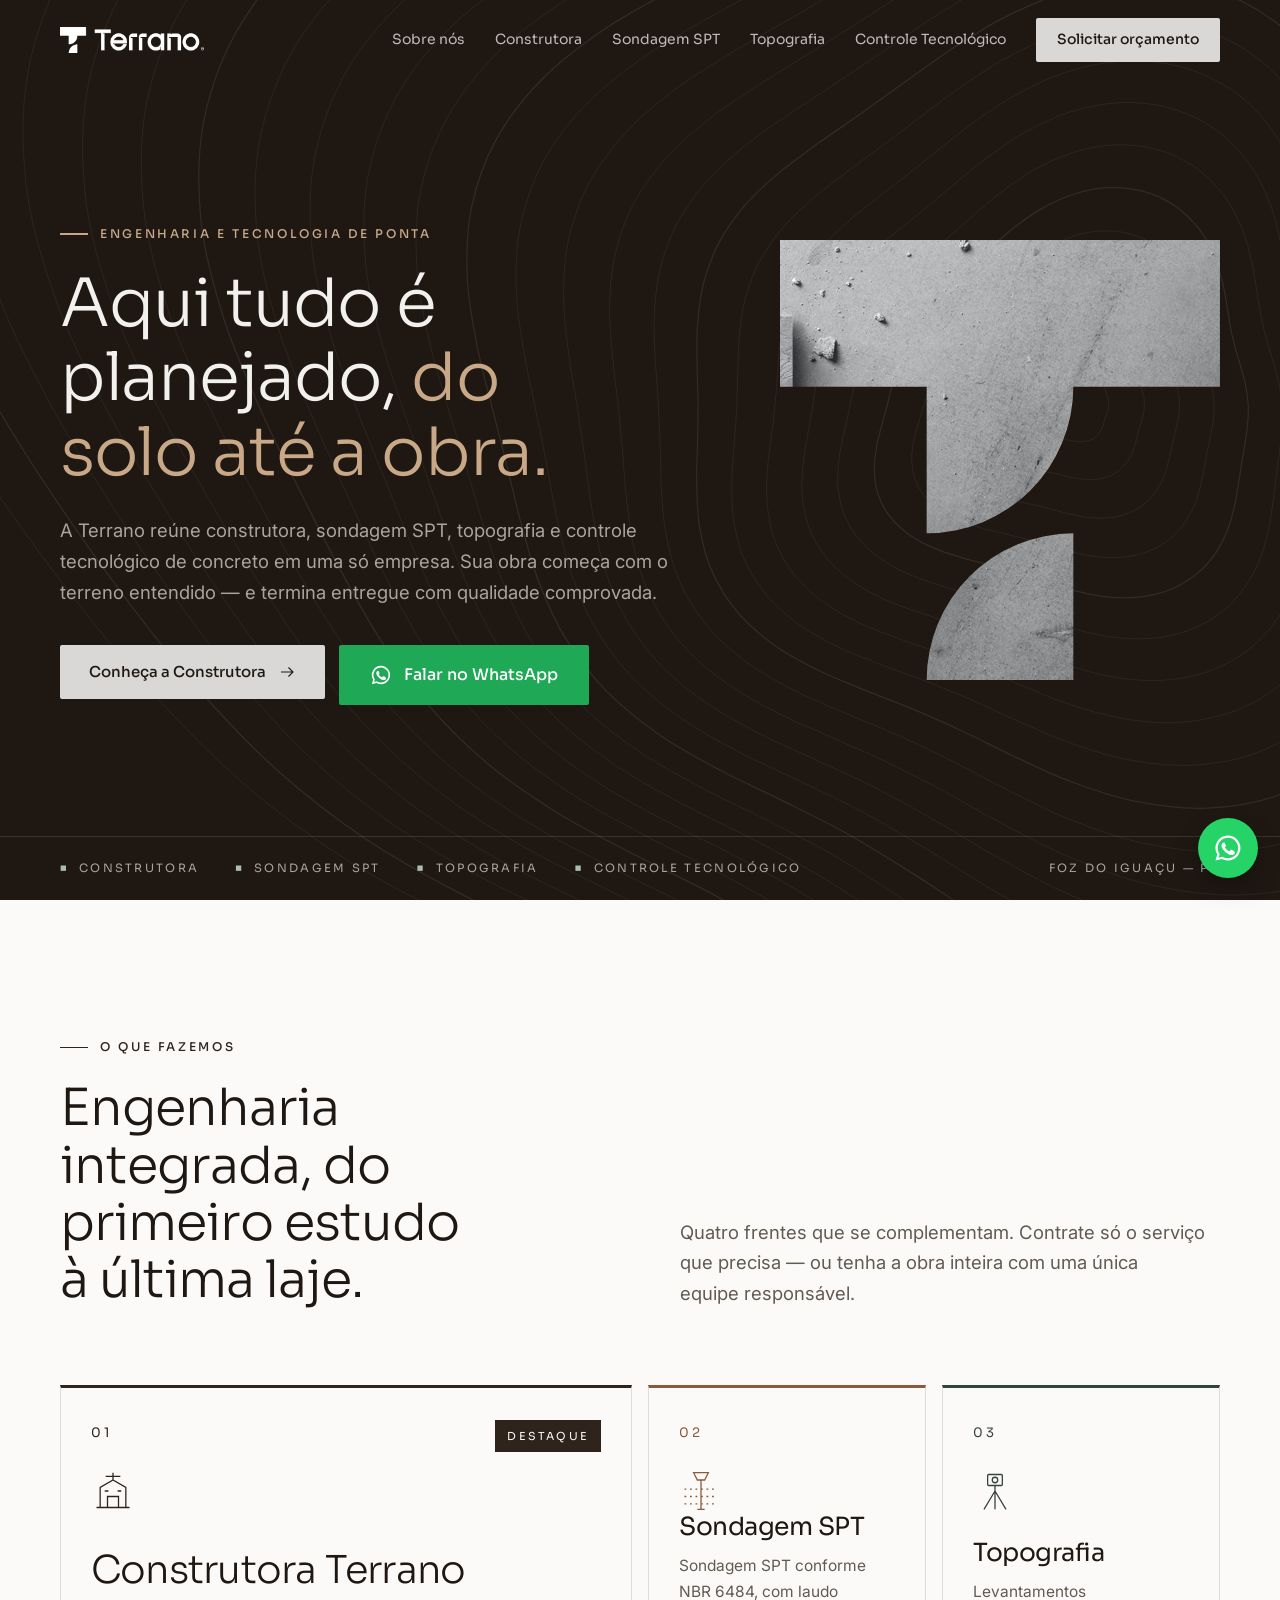
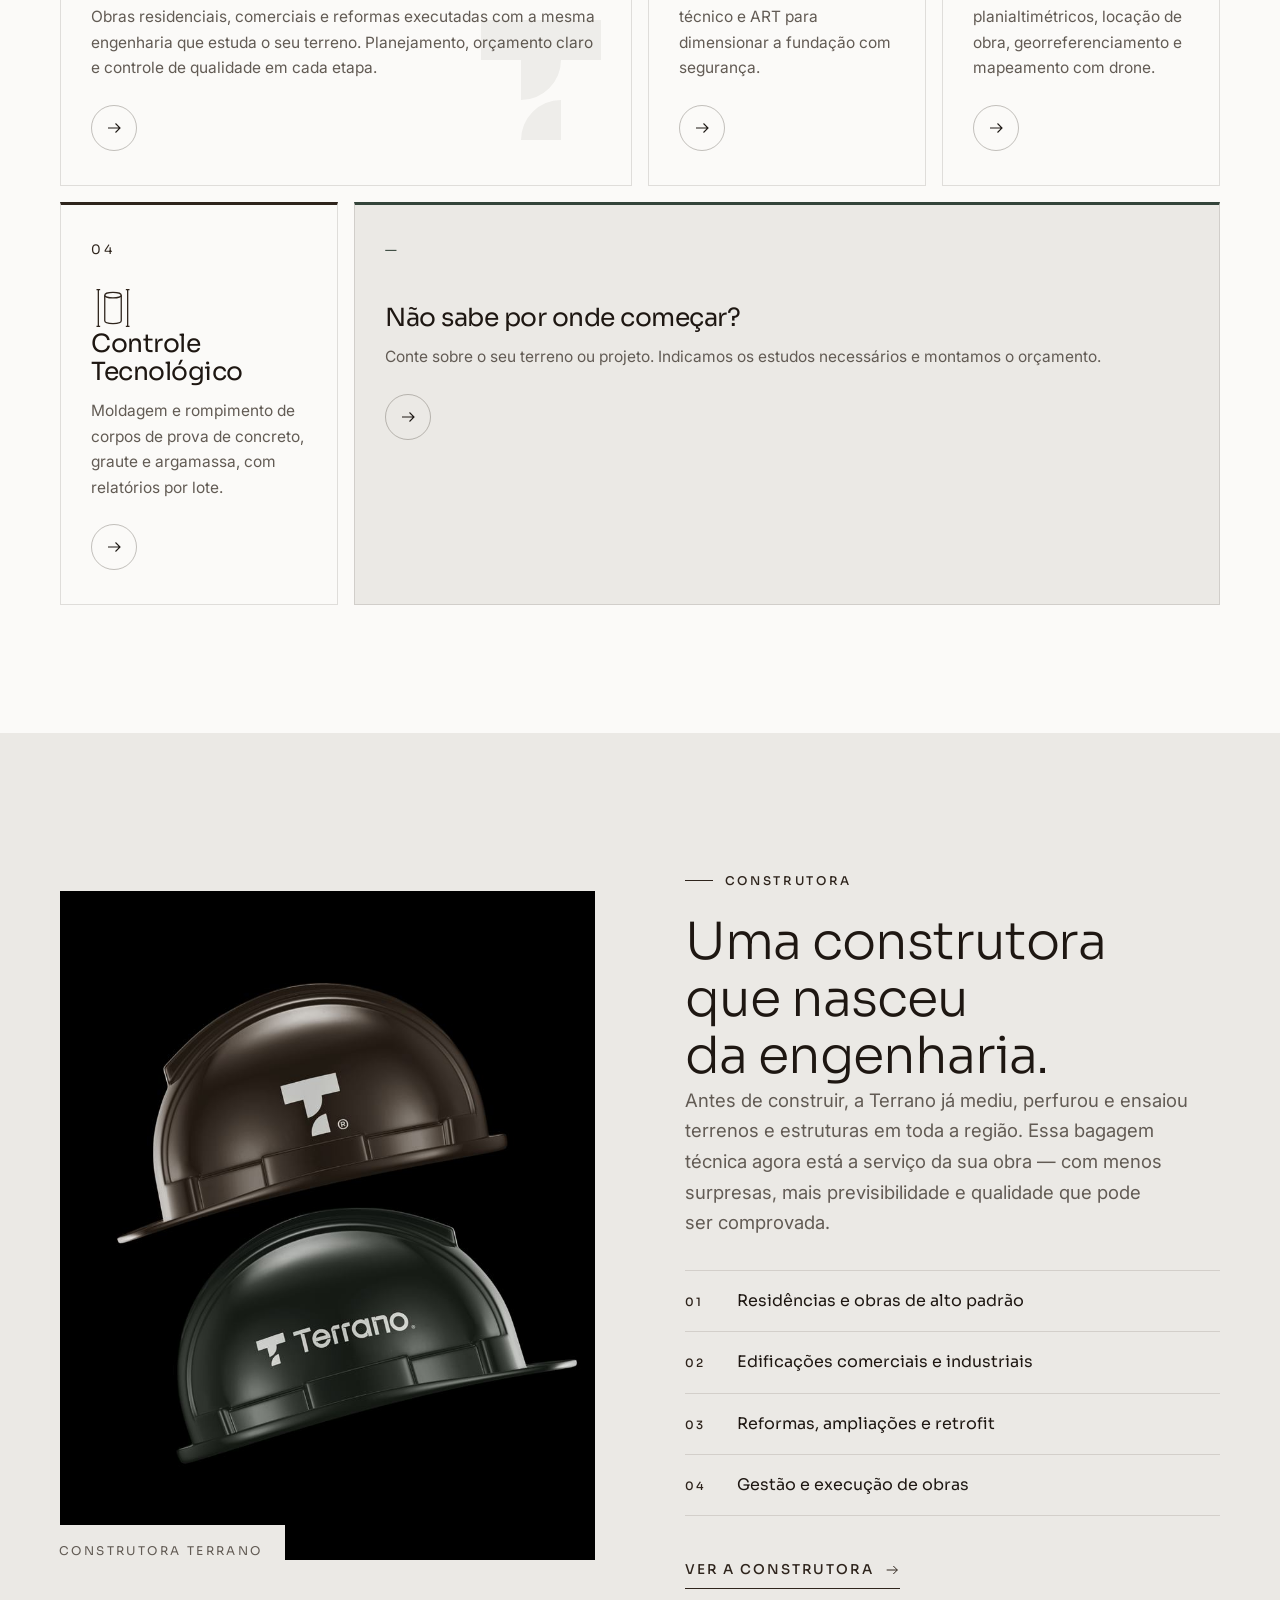
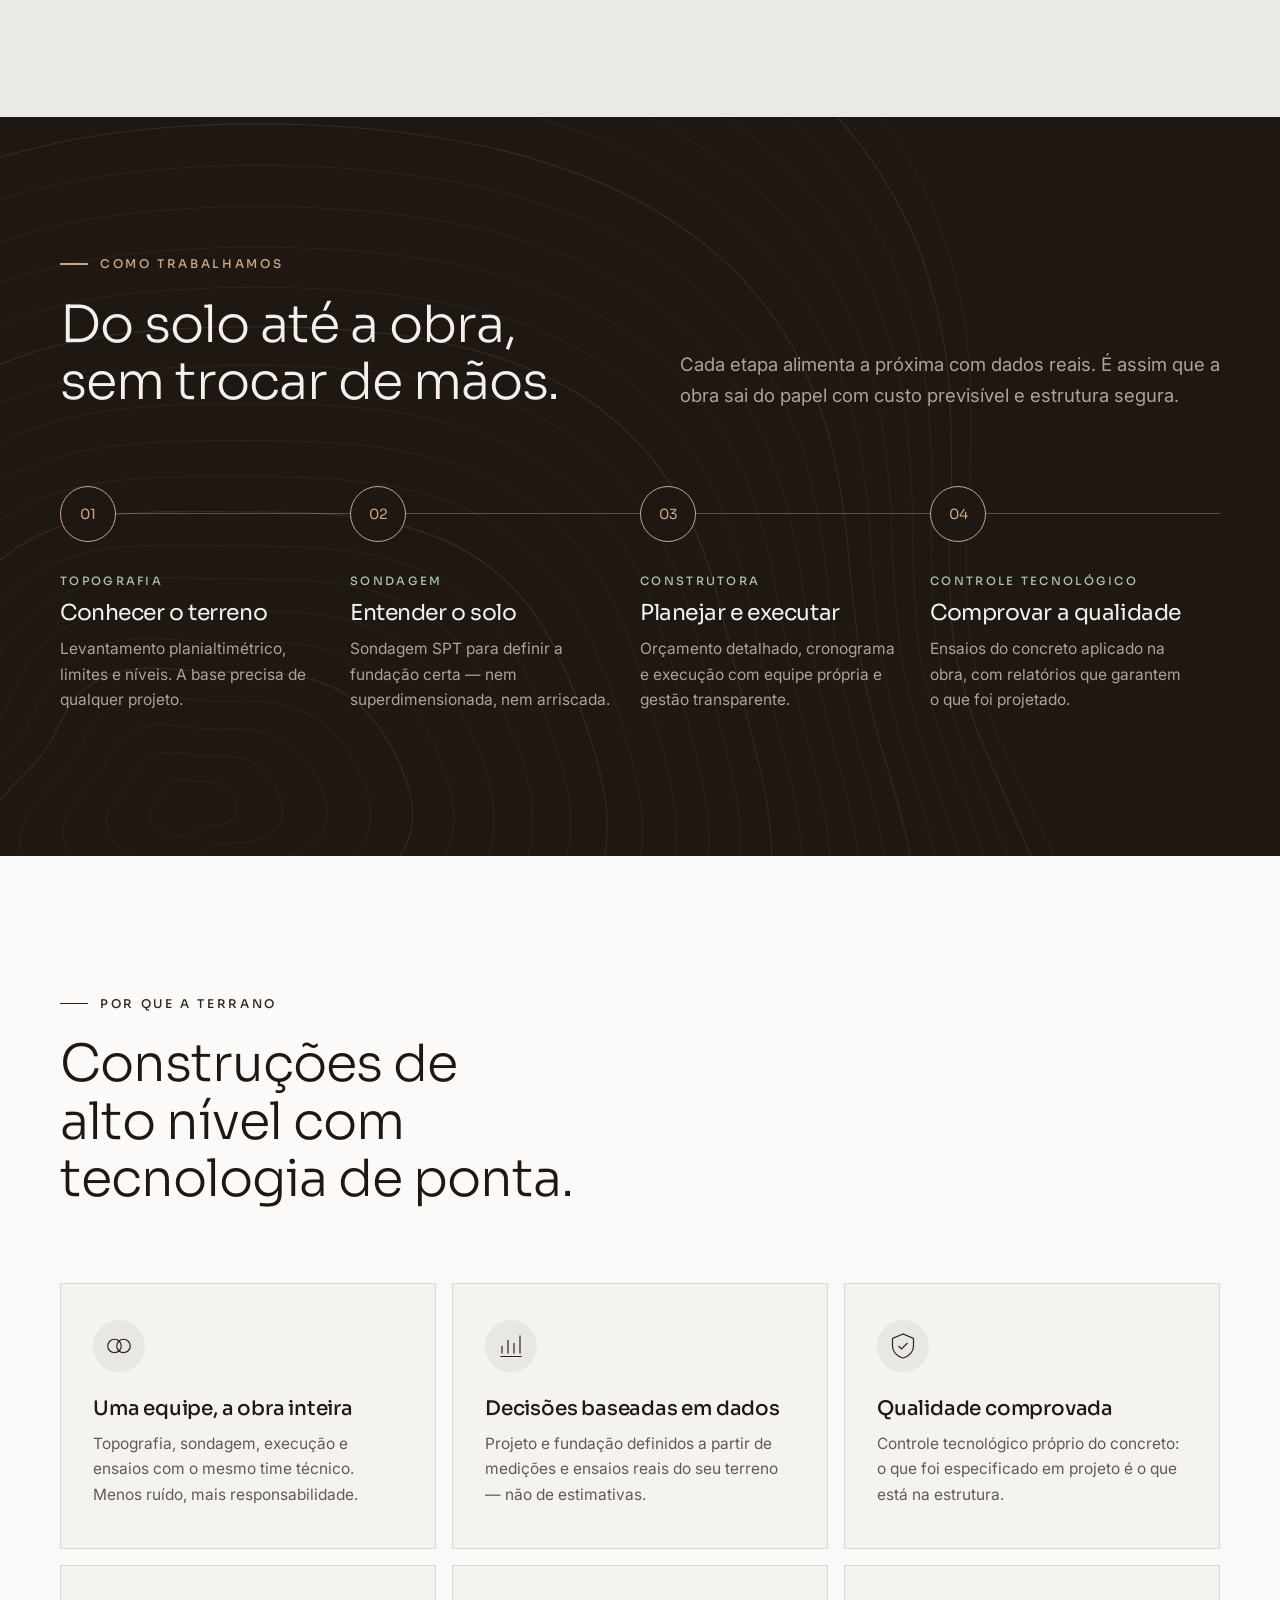
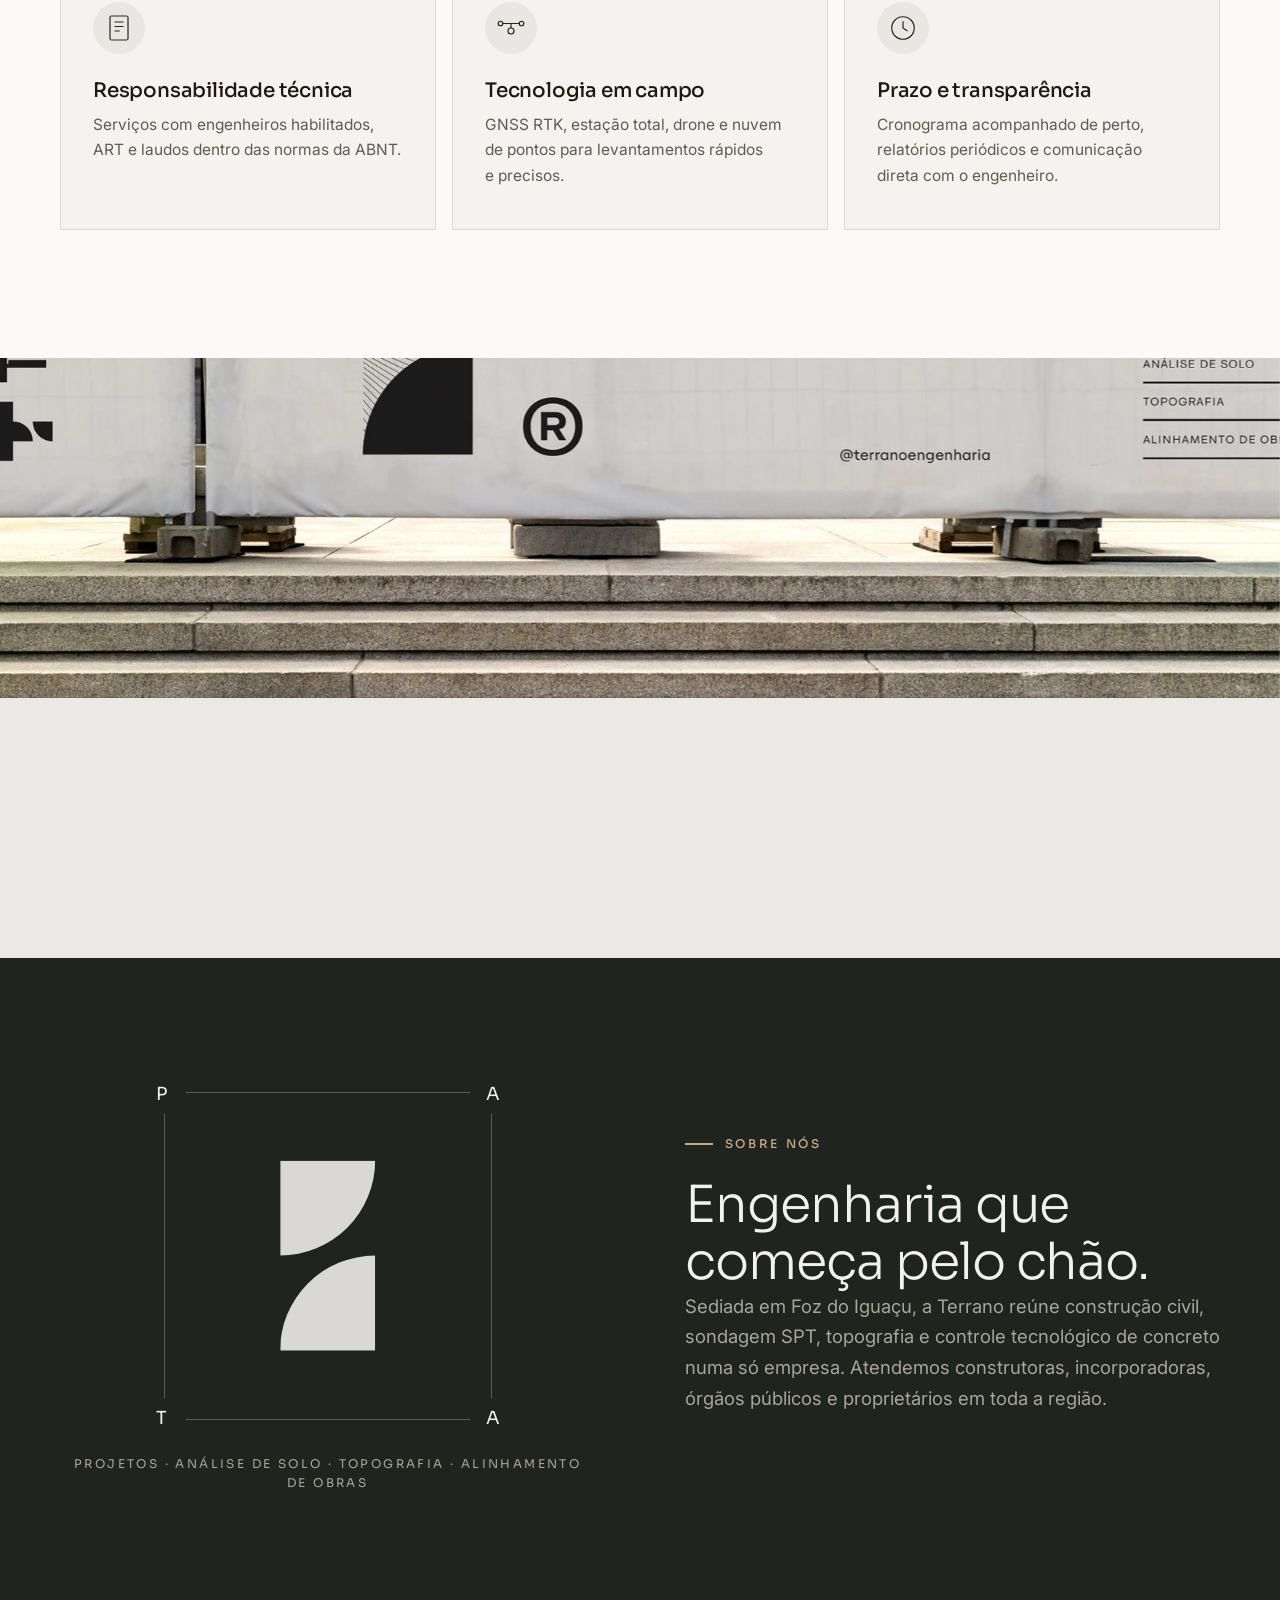
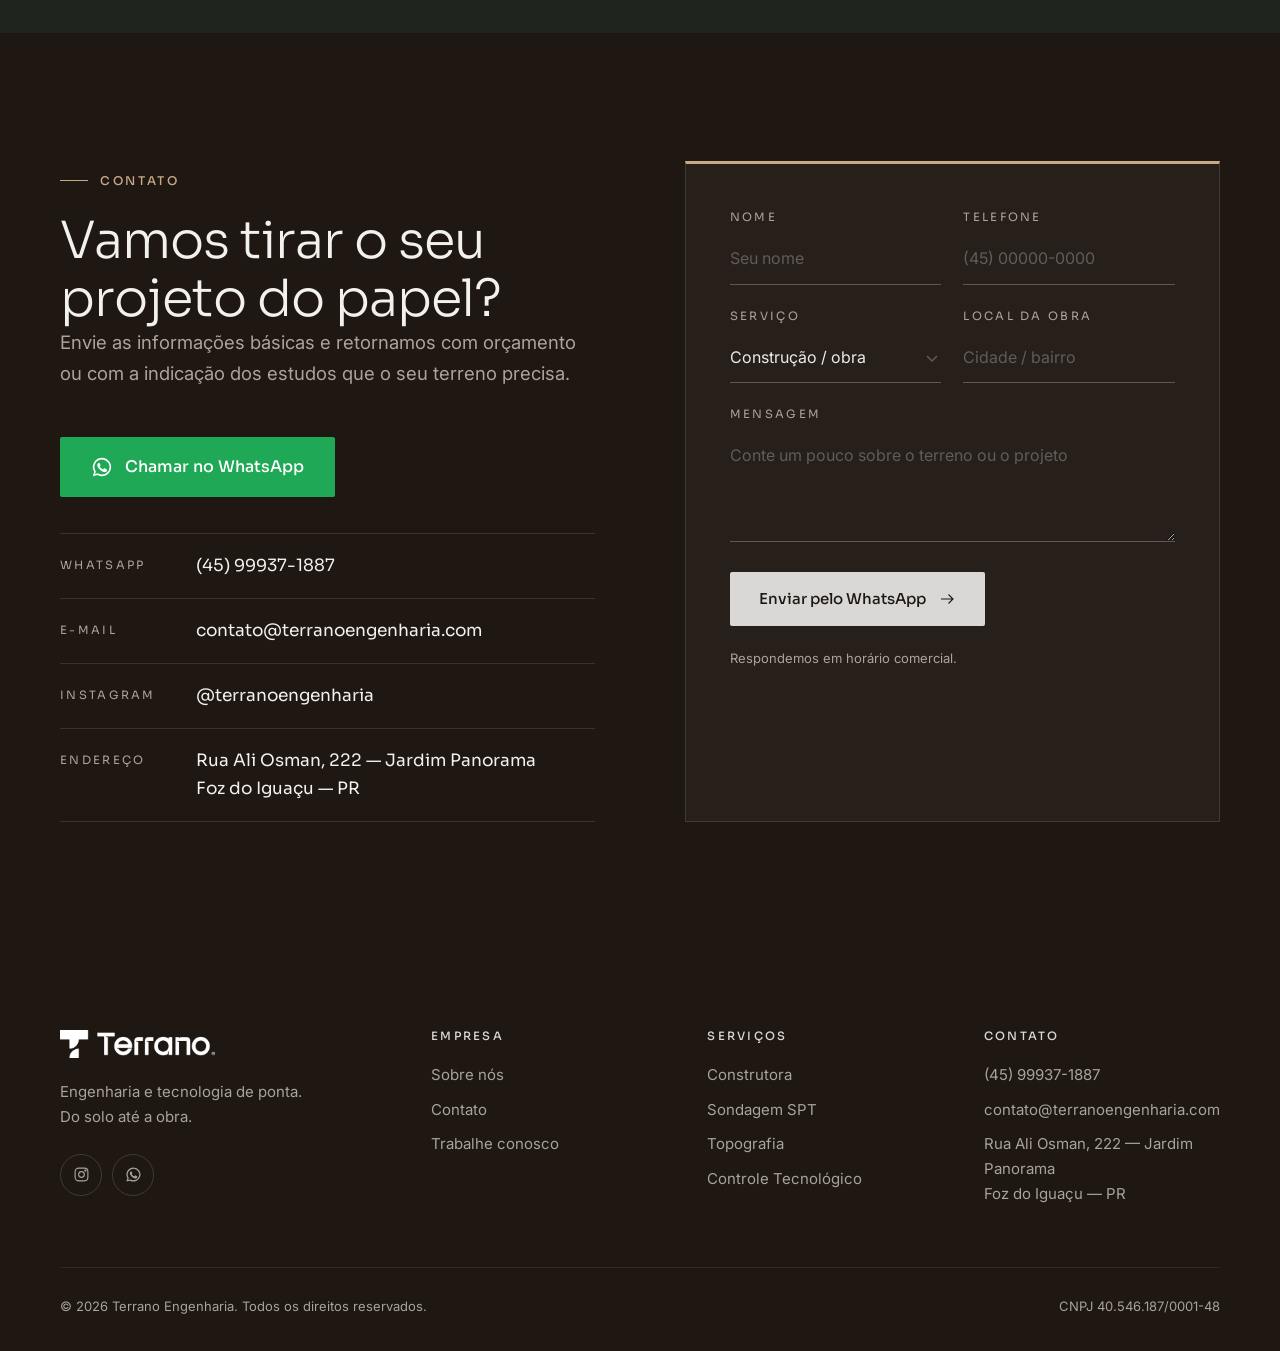
==== commit 2b6860a8: "Renomeia Sondagem de Solo para Sondagem SPT" ====
--- a/index.html
+++ b/index.html
@@ -4,11 +4,11 @@
   <meta charset="utf-8">
   <meta name="viewport" content="width=device-width, initial-scale=1">
   <title>Terrano Engenharia | Construtora, Sondagem, Topografia e Controle Tecnológico</title>
-  <meta name="description" content="Terrano: construtora e engenharia em Foz do Iguaçu. Do solo até a obra: construção civil, sondagem de solo SPT, topografia e controle tecnológico de concreto numa só empresa.">
+  <meta name="description" content="Terrano: construtora e engenharia em Foz do Iguaçu. Do solo até a obra: construção civil, sondagem SPT, topografia e controle tecnológico de concreto numa só empresa.">
   <link rel="canonical" href="https://terranoengenharia.com/">
   <meta property="og:type" content="website">
   <meta property="og:title" content="Terrano Engenharia | Construtora, Sondagem, Topografia e Controle Tecnológico">
-  <meta property="og:description" content="Terrano: construtora e engenharia em Foz do Iguaçu. Do solo até a obra: construção civil, sondagem de solo SPT, topografia e controle tecnológico de concreto numa só empresa.">
+  <meta property="og:description" content="Terrano: construtora e engenharia em Foz do Iguaçu. Do solo até a obra: construção civil, sondagem SPT, topografia e controle tecnológico de concreto numa só empresa.">
   <meta property="og:image" content="https://terranoengenharia.com/assets/img/tapume.jpg">
   <meta property="og:locale" content="pt_BR">
   <meta name="theme-color" content="#f4f3f0">
@@ -61,7 +61,7 @@
     <nav class="nav" aria-label="Principal">
       <a href="sobre.html">Sobre nós</a>
       <a href="construtora.html">Construtora</a>
-      <a href="sondagem-de-solo.html">Sondagem de Solo</a>
+      <a href="sondagem-de-solo.html">Sondagem SPT</a>
       <a href="topografia.html">Topografia</a>
       <a href="controle-tecnologico.html">Controle Tecnológico</a>
       <a class="btn btn--primary" href="#contato">Solicitar orçamento</a>
@@ -78,7 +78,7 @@
     <div>
       <span class="eyebrow reveal">Engenharia e tecnologia de ponta</span>
       <h1 class="h-xl reveal" data-delay="1">Aqui tudo é planejado, <em>do solo até&nbsp;a&nbsp;obra.</em></h1>
-      <p class="lead reveal" data-delay="2">A Terrano reúne construtora, sondagem de solo, topografia e controle tecnológico de concreto em uma só empresa. Sua obra começa com o terreno entendido — e termina entregue com qualidade comprovada.</p>
+      <p class="lead reveal" data-delay="2">A Terrano reúne construtora, sondagem SPT, topografia e controle tecnológico de concreto em uma só empresa. Sua obra começa com o terreno entendido — e termina entregue com qualidade comprovada.</p>
       <div class="btn-row reveal" data-delay="3">
         <a class="btn btn--primary" href="construtora.html">Conheça a Construtora <svg><use href="#arrow"/></svg></a>
         <a class="btn btn--wa" data-wa="Olá! Vim pelo site da Terrano e gostaria de um orçamento." href="#contato"><svg><use href="#wa"/></svg>Falar no WhatsApp</a>
@@ -120,7 +120,7 @@
       <a class="service-card c-earth reveal" data-delay="1" href="sondagem-de-solo.html">
         <span class="num">02</span>
         <svg class="icon" viewBox="0 0 48 48" fill="none" stroke="currentColor" stroke-width="1.4"><path d="M16 4h16l-4 8h-8z"/><path d="M24 12v32M20 44h8"/><path d="M6 22h36M6 30h36M6 38h36" stroke-dasharray="2 4"/></svg>
-        <h3>Sondagem de Solo</h3>
+        <h3>Sondagem SPT</h3>
         <p>Sondagem SPT conforme NBR 6484, com laudo técnico e ART para dimensionar a fundação com segurança.</p>
         <span class="go"><svg><use href="#arrow"/></svg></span>
       </a>
@@ -229,7 +229,7 @@
     <div>
       <span class="eyebrow reveal">Sobre nós</span>
       <h2 class="h-lg reveal" data-delay="1">Engenharia que começa pelo chão.</h2>
-      <p class="lead reveal" data-delay="2">Sediada em Foz do Iguaçu, a Terrano reúne construção civil, sondagem de solo, topografia e controle tecnológico de concreto numa só empresa. Atendemos construtoras, incorporadoras, órgãos públicos e proprietários em toda a região.</p>
+      <p class="lead reveal" data-delay="2">Sediada em Foz do Iguaçu, a Terrano reúne construção civil, sondagem SPT, topografia e controle tecnológico de concreto numa só empresa. Atendemos construtoras, incorporadoras, órgãos públicos e proprietários em toda a região.</p>
       <a class="link-arrow reveal" data-delay="3" href="sobre.html">Conheça a Terrano <svg><use href="#arrow"/></svg></a>
     </div>
   </div>
@@ -261,7 +261,7 @@
           <label for="servico">Serviço</label>
           <select id="servico" name="servico" required>
             <option value="Construção / obra">Construção / obra</option>
-            <option value="Sondagem de solo (SPT)">Sondagem de solo (SPT)</option>
+            <option value="Sondagem SPT">Sondagem SPT</option>
             <option value="Topografia">Topografia</option>
             <option value="Controle tecnológico de concreto">Controle tecnológico de concreto</option>
             <option value="Ainda não sei">Ainda não sei</option>
@@ -304,7 +304,7 @@
         <h4>Serviços</h4>
         <ul>
           <li><a href="construtora.html">Construtora</a></li>
-          <li><a href="sondagem-de-solo.html">Sondagem de Solo SPT</a></li>
+          <li><a href="sondagem-de-solo.html">Sondagem SPT</a></li>
           <li><a href="topografia.html">Topografia</a></li>
           <li><a href="controle-tecnologico.html">Controle Tecnológico</a></li>
         </ul>
